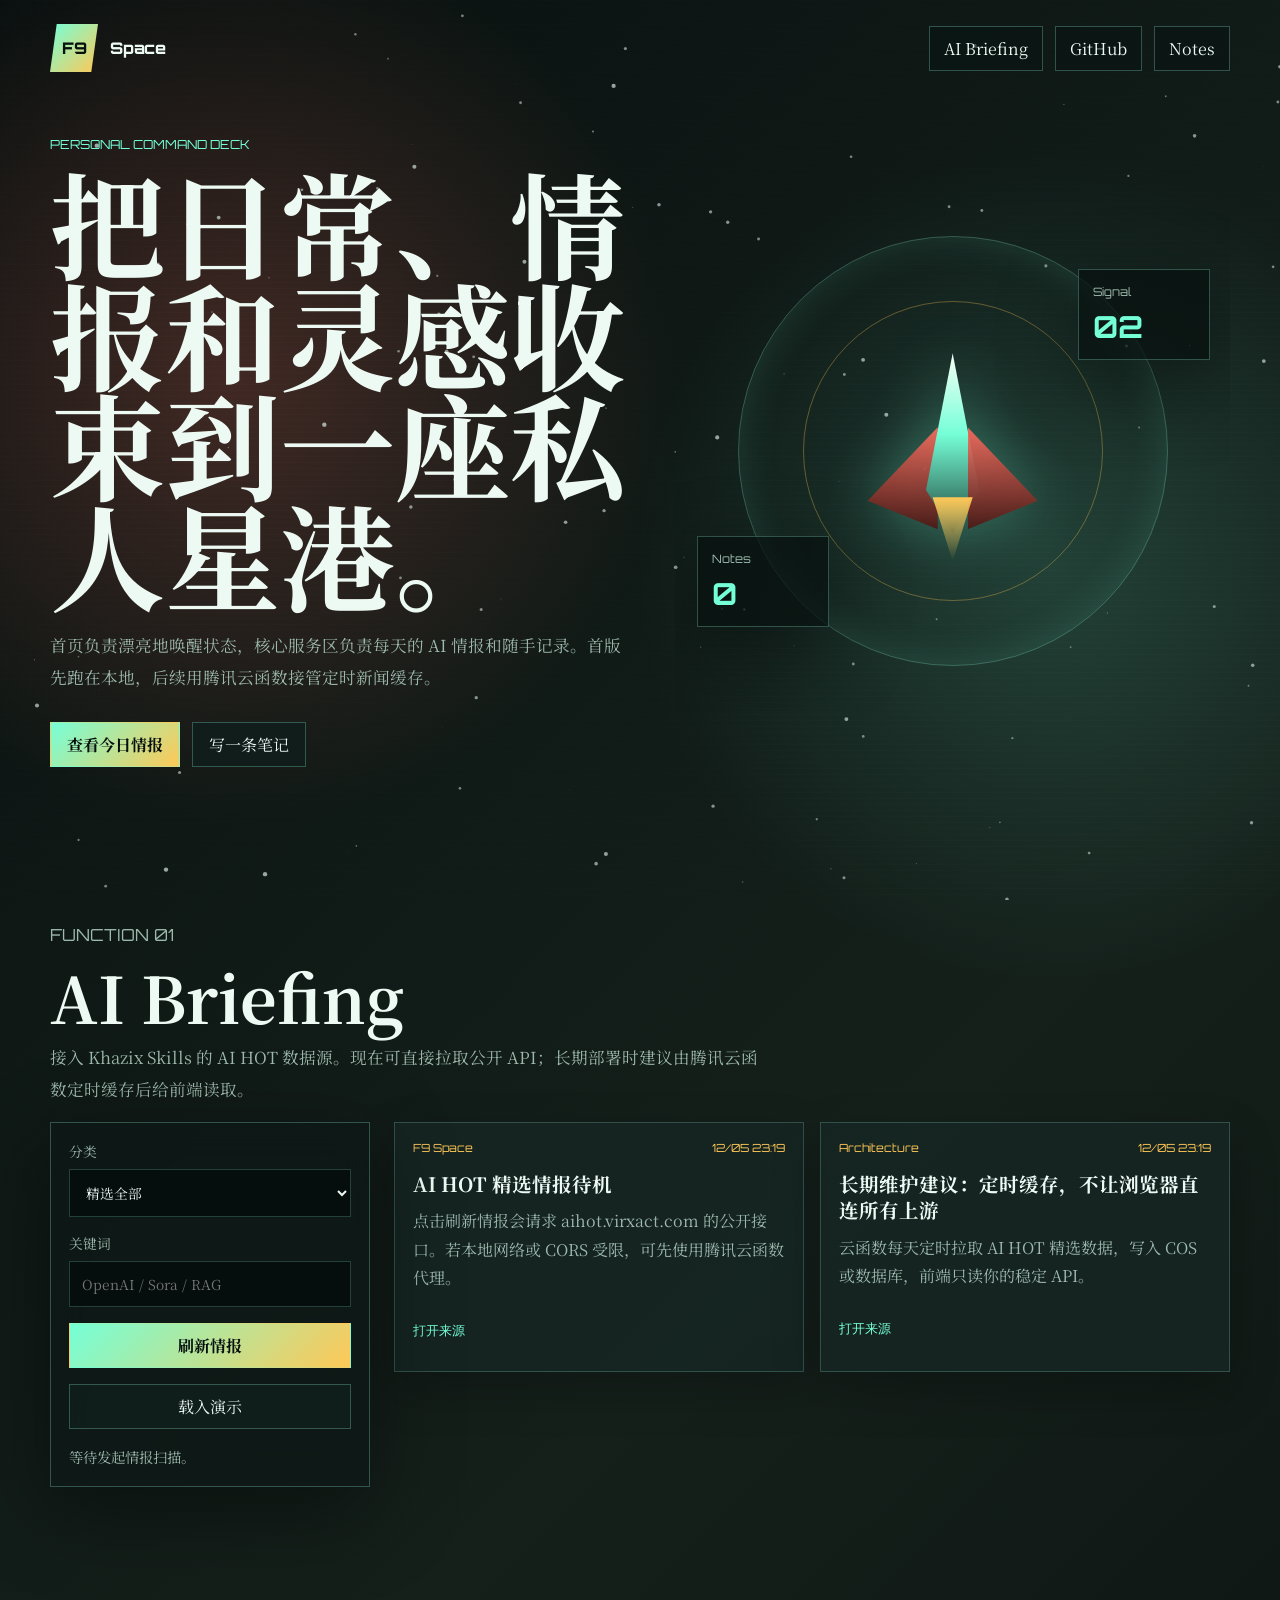
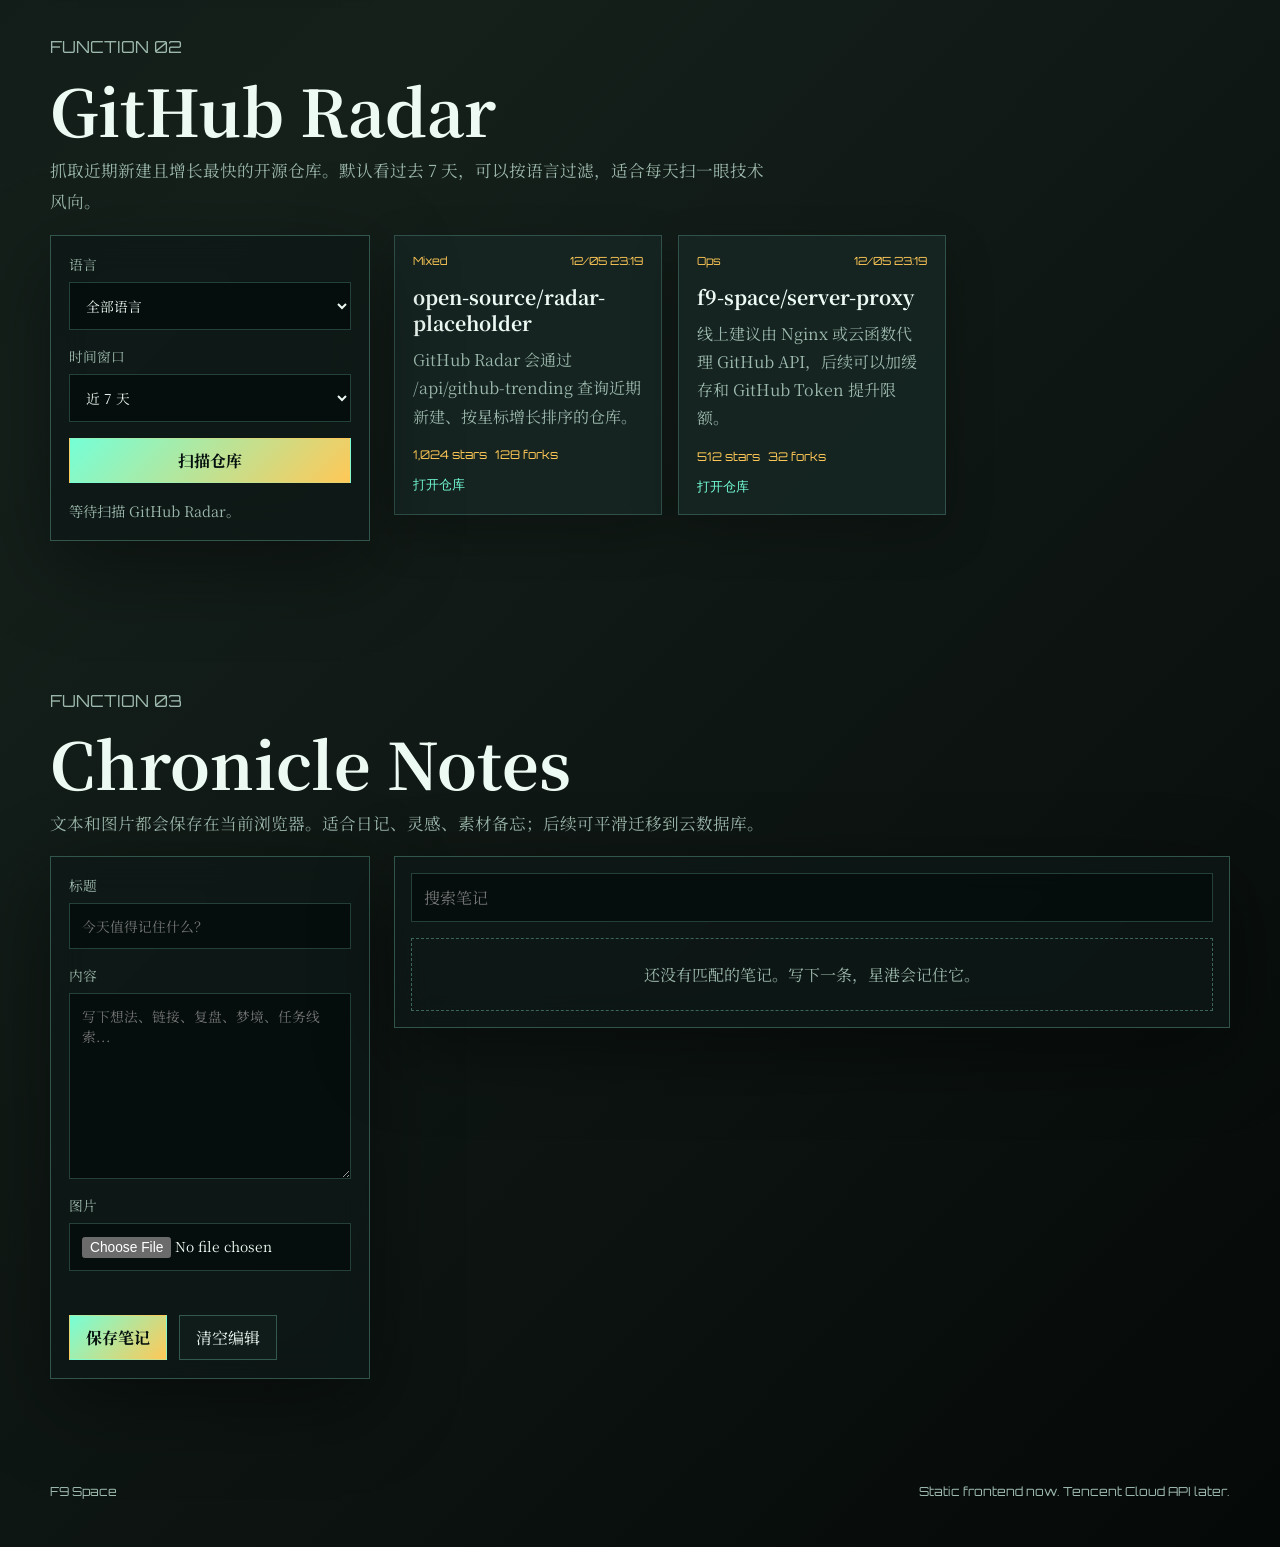
==== index.html @ 5e963ea3 "Version static assets for GitHub radar" ====
<!doctype html>
<html lang="zh-CN">
<head>
  <meta charset="utf-8">
  <meta name="viewport" content="width=device-width, initial-scale=1">
  <title>F9 Space | Personal Command Deck</title>
  <link rel="preconnect" href="https://fonts.googleapis.com">
  <link rel="preconnect" href="https://fonts.gstatic.com" crossorigin>
  <link href="https://fonts.googleapis.com/css2?family=Orbitron:wght@500;700;800&family=Noto+Serif+SC:wght@500;700&display=swap" rel="stylesheet">
  <link rel="stylesheet" href="assets/styles.css?v=20260526-github-radar">
</head>
<body>
  <canvas id="starfield" aria-hidden="true"></canvas>
  <div class="scanline" aria-hidden="true"></div>

  <header class="shell hero">
    <nav class="topbar" aria-label="Primary">
      <a class="brand" href="#home" aria-label="F9 Space home">
        <span class="brand-mark">F9</span>
        <span>Space</span>
      </a>
      <div class="nav-links">
        <a href="#briefing">AI Briefing</a>
        <a href="#github">GitHub</a>
        <a href="#notes">Notes</a>
      </div>
    </nav>

    <section id="home" class="hero-grid">
      <div class="hero-copy">
        <p class="eyebrow">Personal command deck</p>
        <h1>把日常、情报和灵感收束到一座私人星港。</h1>
        <p class="hero-text">
          首页负责漂亮地唤醒状态，核心服务区负责每天的 AI 情报和随手记录。首版先跑在本地，后续用腾讯云函数接管定时新闻缓存。
        </p>
        <div class="hero-actions">
          <a class="primary-action" href="#briefing">查看今日情报</a>
          <a class="secondary-action" href="#notes">写一条笔记</a>
        </div>
      </div>

      <div class="ship-panel" aria-label="Animated ship status">
        <div class="orbit-ring ring-one"></div>
        <div class="orbit-ring ring-two"></div>
        <div class="core-ship">
          <span class="ship-wing left"></span>
          <span class="ship-body"></span>
          <span class="ship-wing right"></span>
          <span class="ship-flame"></span>
        </div>
        <div class="hud-card hud-one">
          <span>Signal</span>
          <strong id="signalCount">--</strong>
        </div>
        <div class="hud-card hud-two">
          <span>Notes</span>
          <strong id="noteCount">0</strong>
        </div>
      </div>
    </section>
  </header>

  <main>
    <section id="briefing" class="shell command-section">
      <div class="section-heading">
        <p class="eyebrow">Function 01</p>
        <h2>AI Briefing</h2>
        <p>接入 Khazix Skills 的 AI HOT 数据源。现在可直接拉取公开 API；长期部署时建议由腾讯云函数定时缓存后给前端读取。</p>
      </div>

      <div class="briefing-layout">
        <form class="control-panel" id="newsForm">
          <label>
            <span>分类</span>
            <select id="newsCategory">
              <option value="all">精选全部</option>
              <option value="ai-models">模型发布</option>
              <option value="ai-products">产品更新</option>
              <option value="industry">行业动态</option>
              <option value="paper">论文研究</option>
              <option value="tip">技巧观点</option>
            </select>
          </label>
          <label>
            <span>关键词</span>
            <input id="newsQuery" type="search" placeholder="OpenAI / Sora / RAG">
          </label>
          <button type="submit">刷新情报</button>
          <button type="button" id="useDemoNews">载入演示</button>
          <p id="newsStatus" class="status-text">等待发起情报扫描。</p>
        </form>

        <div class="news-grid" id="newsGrid" aria-live="polite"></div>
      </div>
    </section>

    <section id="github" class="shell command-section">
      <div class="section-heading">
        <p class="eyebrow">Function 02</p>
        <h2>GitHub Radar</h2>
        <p>抓取近期新建且增长最快的开源仓库。默认看过去 7 天，可以按语言过滤，适合每天扫一眼技术风向。</p>
      </div>

      <div class="briefing-layout">
        <form class="control-panel" id="githubForm">
          <label>
            <span>语言</span>
            <select id="githubLanguage">
              <option value="all">全部语言</option>
              <option value="JavaScript">JavaScript</option>
              <option value="TypeScript">TypeScript</option>
              <option value="Python">Python</option>
              <option value="Go">Go</option>
              <option value="Rust">Rust</option>
              <option value="C++">C++</option>
            </select>
          </label>
          <label>
            <span>时间窗口</span>
            <select id="githubDays">
              <option value="7">近 7 天</option>
              <option value="3">近 3 天</option>
              <option value="14">近 14 天</option>
              <option value="30">近 30 天</option>
            </select>
          </label>
          <button type="submit">扫描仓库</button>
          <p id="githubStatus" class="status-text">等待扫描 GitHub Radar。</p>
        </form>

        <div class="repo-grid" id="repoGrid" aria-live="polite"></div>
      </div>
    </section>

    <section id="notes" class="shell command-section notes-section">
      <div class="section-heading">
        <p class="eyebrow">Function 03</p>
        <h2>Chronicle Notes</h2>
        <p>文本和图片都会保存在当前浏览器。适合日记、灵感、素材备忘；后续可平滑迁移到云数据库。</p>
      </div>

      <div class="notes-layout">
        <form class="note-editor" id="noteForm">
          <input type="hidden" id="noteId">
          <label>
            <span>标题</span>
            <input id="noteTitle" type="text" placeholder="今天值得记住什么？" maxlength="80">
          </label>
          <label>
            <span>内容</span>
            <textarea id="noteBody" rows="8" placeholder="写下想法、链接、复盘、梦境、任务线索..."></textarea>
          </label>
          <label>
            <span>图片</span>
            <input id="noteImage" type="file" accept="image/*">
          </label>
          <div class="preview-wrap" id="imagePreviewWrap" hidden>
            <img id="imagePreview" alt="Note image preview">
            <button type="button" id="clearImage">移除图片</button>
          </div>
          <div class="editor-actions">
            <button type="submit">保存笔记</button>
            <button type="button" id="resetNote">清空编辑</button>
          </div>
        </form>

        <div class="note-list-panel">
          <div class="note-search">
            <input id="noteSearch" type="search" placeholder="搜索笔记">
          </div>
          <div id="noteList" class="note-list" aria-live="polite"></div>
        </div>
      </div>
    </section>
  </main>

  <footer class="shell footer">
    <span>F9 Space</span>
    <span>Static frontend now. Tencent Cloud API later.</span>
  </footer>

  <script src="assets/app-core.js?v=20260526-github-radar"></script>
  <script src="assets/main.js?v=20260526-github-radar"></script>
</body>
</html>
---- assets/styles.css ----
:root {
  color-scheme: dark;
  --bg: #08100f;
  --panel: rgba(14, 24, 23, 0.76);
  --panel-strong: rgba(22, 38, 35, 0.94);
  --line: rgba(145, 242, 216, 0.28);
  --text: #edf9f3;
  --muted: #9db9ad;
  --mint: #75ffd7;
  --amber: #ffc857;
  --coral: #ff6f61;
  --ink: #06110f;
  --shadow: 0 24px 80px rgba(0, 0, 0, 0.42);
}

* {
  box-sizing: border-box;
}

[hidden] {
  display: none !important;
}

html {
  scroll-behavior: smooth;
}

body {
  min-height: 100vh;
  margin: 0;
  color: var(--text);
  font-family: "Noto Serif SC", "Microsoft YaHei", serif;
  background:
    radial-gradient(circle at 18% 12%, rgba(255, 111, 97, 0.22), transparent 28rem),
    radial-gradient(circle at 82% 18%, rgba(117, 255, 215, 0.16), transparent 26rem),
    linear-gradient(135deg, #08100f 0%, #15201b 46%, #050908 100%);
}

button,
input,
select,
textarea {
  font: inherit;
}

a {
  color: inherit;
  text-decoration: none;
}

#starfield {
  position: fixed;
  inset: 0;
  z-index: -2;
  width: 100vw;
  height: 100vh;
}

.scanline {
  position: fixed;
  inset: 0;
  z-index: -1;
  pointer-events: none;
  background-image: linear-gradient(rgba(255, 255, 255, 0.035) 1px, transparent 1px);
  background-size: 100% 6px;
  mix-blend-mode: overlay;
}

.shell {
  width: min(1180px, calc(100% - 40px));
  margin: 0 auto;
}

.hero {
  min-height: 92vh;
  display: flex;
  flex-direction: column;
}

.topbar {
  display: flex;
  align-items: center;
  justify-content: space-between;
  padding: 24px 0;
}

.brand {
  display: inline-flex;
  align-items: center;
  gap: 12px;
  font-family: "Orbitron", sans-serif;
  font-weight: 800;
  letter-spacing: 0;
}

.brand-mark {
  display: grid;
  width: 48px;
  height: 48px;
  place-items: center;
  color: var(--ink);
  background: linear-gradient(135deg, var(--mint), var(--amber));
  clip-path: polygon(14% 0, 100% 0, 86% 100%, 0 100%);
}

.nav-links {
  display: flex;
  gap: 12px;
}

.nav-links a {
  border: 1px solid var(--line);
  padding: 10px 14px;
  background: rgba(10, 22, 19, 0.58);
}

.hero-grid {
  flex: 1;
  display: grid;
  grid-template-columns: minmax(0, 1.02fr) minmax(320px, 0.98fr);
  gap: 48px;
  align-items: center;
  padding: 40px 0 80px;
}

.eyebrow {
  margin: 0 0 14px;
  color: var(--mint);
  font-family: "Orbitron", sans-serif;
  font-size: 0.78rem;
  text-transform: uppercase;
}

h1,
h2,
h3,
p {
  margin-top: 0;
}

h1 {
  max-width: 780px;
  margin-bottom: 22px;
  font-size: clamp(3.2rem, 9vw, 7.8rem);
  line-height: 0.96;
  letter-spacing: 0;
}

h2 {
  margin-bottom: 14px;
  font-size: clamp(2.1rem, 5vw, 4.5rem);
  line-height: 1;
}

.hero-text,
.section-heading p {
  max-width: 720px;
  color: var(--muted);
  font-size: 1.04rem;
  line-height: 1.9;
}

.hero-actions,
.editor-actions {
  display: flex;
  flex-wrap: wrap;
  gap: 12px;
  margin-top: 28px;
}

.primary-action,
.secondary-action,
button {
  min-height: 44px;
  border: 1px solid var(--line);
  padding: 10px 16px;
  color: var(--text);
  background: rgba(16, 30, 28, 0.84);
  cursor: pointer;
  transition: transform 160ms ease, border-color 160ms ease, background 160ms ease;
}

.primary-action,
button[type="submit"] {
  color: var(--ink);
  border-color: transparent;
  background: linear-gradient(135deg, var(--mint), var(--amber));
  font-weight: 700;
}

.primary-action:hover,
.secondary-action:hover,
button:hover {
  transform: translateY(-2px);
  border-color: rgba(117, 255, 215, 0.8);
}

.ship-panel {
  position: relative;
  min-height: 520px;
  display: grid;
  place-items: center;
  overflow: hidden;
}

.orbit-ring {
  position: absolute;
  border: 1px solid var(--line);
  border-radius: 50%;
  animation: spin 12s linear infinite;
}

.ring-one {
  width: 430px;
  height: 430px;
  box-shadow: inset 0 0 40px rgba(117, 255, 215, 0.14);
}

.ring-two {
  width: 300px;
  height: 300px;
  border-color: rgba(255, 200, 87, 0.34);
  animation-direction: reverse;
}

.core-ship {
  position: relative;
  width: 170px;
  height: 220px;
  filter: drop-shadow(0 0 30px rgba(117, 255, 215, 0.36));
  animation: float 3.8s ease-in-out infinite;
}

.ship-body {
  position: absolute;
  inset: 12px 48px 28px;
  background: linear-gradient(180deg, #f8fff7, #75ffd7 45%, #1f4037);
  clip-path: polygon(50% 0, 86% 76%, 50% 100%, 14% 76%);
}

.ship-wing {
  position: absolute;
  top: 86px;
  width: 70px;
  height: 102px;
  background: linear-gradient(180deg, var(--coral), #4d1714);
  opacity: 0.9;
}

.ship-wing.left {
  left: 0;
  clip-path: polygon(100% 0, 100% 100%, 0 72%);
}

.ship-wing.right {
  right: 0;
  clip-path: polygon(0 0, 100% 72%, 0 100%);
}

.ship-flame {
  position: absolute;
  left: 65px;
  bottom: 0;
  width: 40px;
  height: 64px;
  background: linear-gradient(180deg, var(--amber), transparent);
  clip-path: polygon(50% 100%, 0 0, 100% 0);
  animation: flame 240ms ease-in-out infinite alternate;
}

.hud-card {
  position: absolute;
  min-width: 132px;
  border: 1px solid var(--line);
  padding: 14px;
  background: rgba(8, 16, 15, 0.72);
  box-shadow: var(--shadow);
}

.hud-card span {
  display: block;
  color: var(--muted);
  font-family: "Orbitron", sans-serif;
  font-size: 0.72rem;
}

.hud-card strong {
  display: block;
  margin-top: 8px;
  color: var(--mint);
  font-family: "Orbitron", sans-serif;
  font-size: 1.9rem;
}

.hud-one {
  top: 78px;
  right: 20px;
}

.hud-two {
  bottom: 84px;
  left: 22px;
}

.command-section {
  padding: 72px 0;
}

.briefing-layout,
.notes-layout {
  display: grid;
  grid-template-columns: 320px minmax(0, 1fr);
  gap: 24px;
  align-items: start;
}

.control-panel,
.note-editor,
.note-list-panel {
  border: 1px solid var(--line);
  background: var(--panel);
  box-shadow: var(--shadow);
  backdrop-filter: blur(18px);
}

.control-panel,
.note-editor {
  position: sticky;
  top: 18px;
  display: grid;
  gap: 16px;
  padding: 18px;
}

label {
  display: grid;
  gap: 8px;
  color: var(--muted);
  font-size: 0.86rem;
}

input,
select,
textarea {
  width: 100%;
  border: 1px solid rgba(145, 242, 216, 0.22);
  color: var(--text);
  background: rgba(5, 12, 11, 0.78);
  padding: 12px;
  outline: none;
}

textarea {
  resize: vertical;
}

input:focus,
select:focus,
textarea:focus {
  border-color: var(--mint);
}

.status-text {
  margin: 0;
  color: var(--muted);
  font-size: 0.9rem;
  line-height: 1.6;
}

.news-grid {
  display: grid;
  grid-template-columns: repeat(2, minmax(0, 1fr));
  gap: 16px;
}

.repo-grid {
  display: grid;
  grid-template-columns: repeat(3, minmax(0, 1fr));
  gap: 16px;
}

.news-card,
.repo-card,
.note-card {
  border: 1px solid rgba(145, 242, 216, 0.22);
  background: var(--panel-strong);
  box-shadow: 0 18px 44px rgba(0, 0, 0, 0.24);
}

.news-card,
.repo-card {
  min-height: 250px;
  padding: 18px;
}

.card-meta {
  display: flex;
  justify-content: space-between;
  gap: 12px;
  color: var(--amber);
  font-family: "Orbitron", sans-serif;
  font-size: 0.7rem;
}

.news-card h3,
.repo-card h3,
.note-card h3 {
  margin: 16px 0 10px;
  font-size: 1.22rem;
  line-height: 1.35;
}

.news-card p,
.repo-card p,
.note-card p {
  color: var(--muted);
  line-height: 1.76;
}

.news-card a,
.repo-card a {
  display: inline-block;
  margin-top: 14px;
  color: var(--mint);
  font-family: "Orbitron", sans-serif;
  font-size: 0.82rem;
}

.repo-stats {
  display: flex;
  flex-wrap: wrap;
  gap: 8px;
  margin-top: 14px;
  color: var(--amber);
  font-family: "Orbitron", sans-serif;
  font-size: 0.75rem;
}

.preview-wrap {
  display: grid;
  gap: 10px;
}

.preview-wrap img,
.note-card img {
  width: 100%;
  max-height: 240px;
  object-fit: cover;
}

.note-list-panel {
  padding: 16px;
}

.note-search {
  margin-bottom: 16px;
}

.note-list {
  display: grid;
  gap: 14px;
}

.note-card {
  display: grid;
  grid-template-columns: minmax(0, 1fr);
  gap: 16px;
  padding: 22px;
}

.note-card > div {
  min-width: 0;
}

.note-card time {
  color: var(--amber);
  font-family: "Orbitron", sans-serif;
  font-size: 0.7rem;
}

.note-card p {
  max-width: 68ch;
  margin-bottom: 18px;
  overflow-wrap: anywhere;
  white-space: pre-wrap;
  word-break: normal;
}

.note-actions {
  display: flex;
  gap: 10px;
}

.note-actions button {
  min-height: 36px;
  padding: 7px 11px;
  font-size: 0.86rem;
}

.empty-state {
  border: 1px dashed rgba(145, 242, 216, 0.36);
  padding: 24px;
  color: var(--muted);
  text-align: center;
}

.footer {
  display: flex;
  justify-content: space-between;
  gap: 16px;
  padding: 32px 0 48px;
  color: var(--muted);
  font-family: "Orbitron", sans-serif;
  font-size: 0.78rem;
}

@keyframes spin {
  to {
    transform: rotate(360deg);
  }
}

@keyframes float {
  50% {
    transform: translateY(-14px);
  }
}

@keyframes flame {
  to {
    height: 78px;
    opacity: 0.58;
  }
}

@media (max-width: 900px) {
  .shell {
    width: min(100% - 28px, 760px);
  }

  .hero-grid,
  .briefing-layout,
  .notes-layout {
    grid-template-columns: 1fr;
  }

  .ship-panel {
    min-height: 430px;
  }

  .control-panel,
  .note-editor {
    position: static;
  }

  .news-grid,
  .repo-grid {
    grid-template-columns: 1fr;
  }
}

@media (max-width: 620px) {
  .topbar,
  .footer {
    align-items: flex-start;
    flex-direction: column;
  }

  .nav-links {
    width: 100%;
  }

  .nav-links a {
    flex: 1;
    text-align: center;
  }

  .note-card {
    grid-template-columns: 1fr;
  }

  .ring-one {
    width: 330px;
    height: 330px;
  }

  .ring-two {
    width: 230px;
    height: 230px;
  }
}
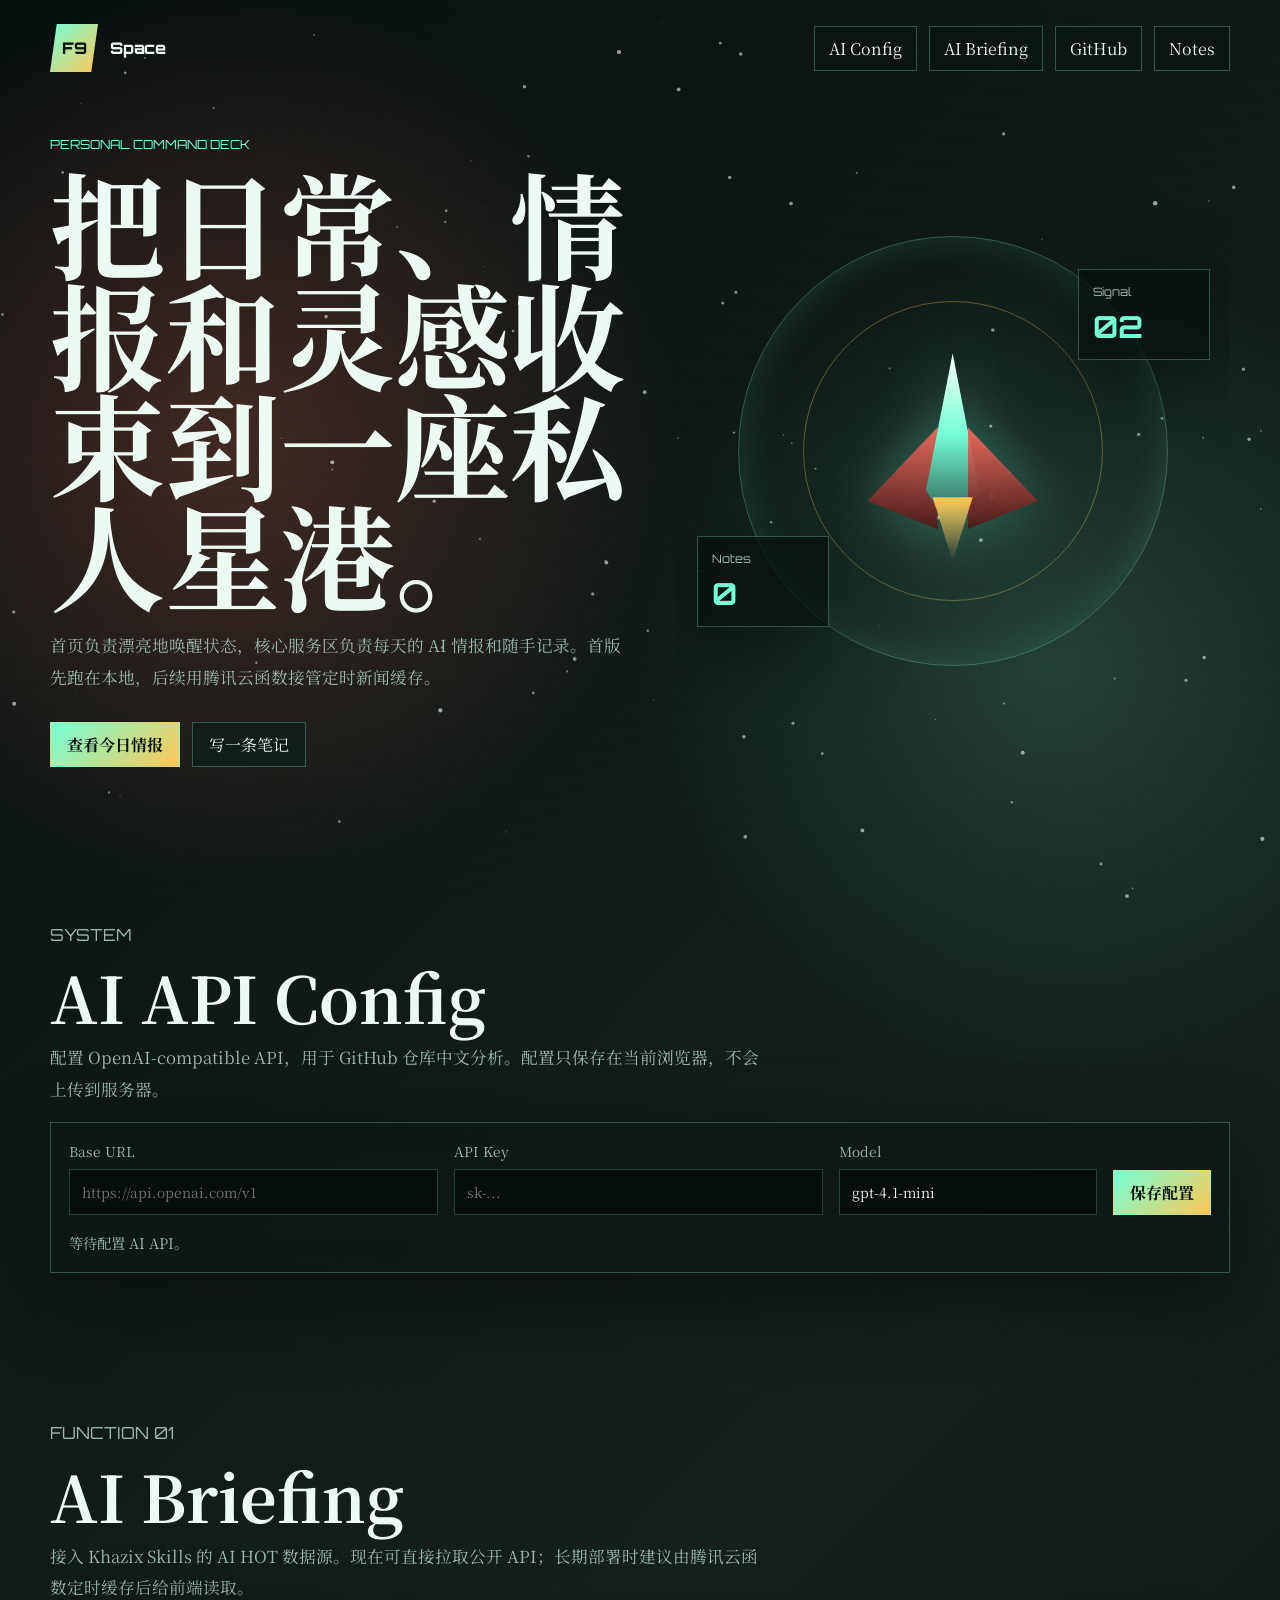
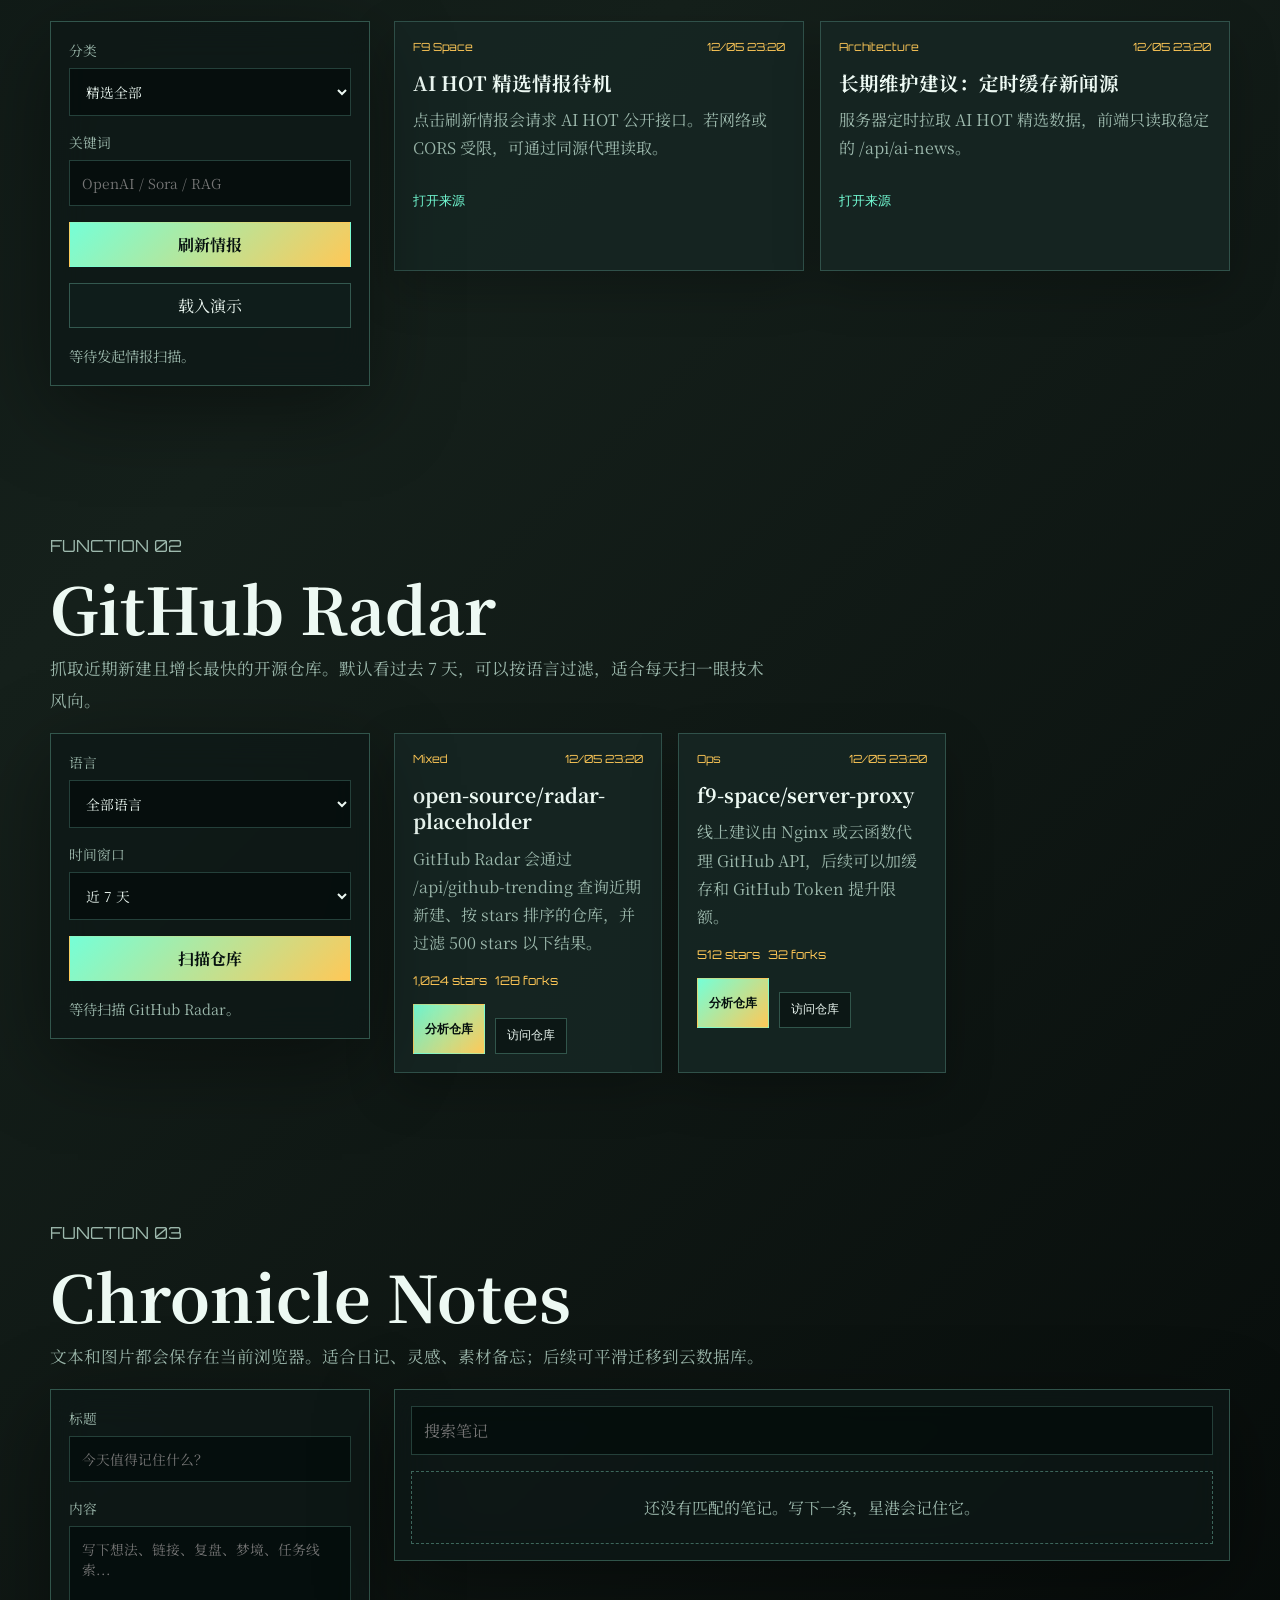
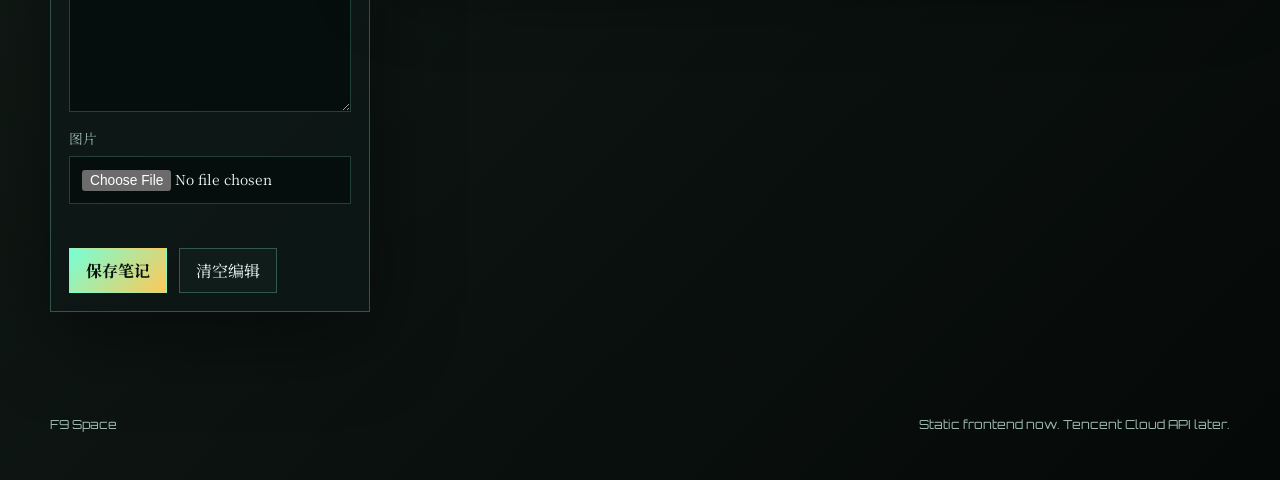
==== commit 7a7452a7: "Add AI config and repo analysis" ====
--- a/index.html
+++ b/index.html
@@ -20,6 +20,7 @@
         <span>Space</span>
       </a>
       <div class="nav-links">
+        <a href="#ai-config">AI Config</a>
         <a href="#briefing">AI Briefing</a>
         <a href="#github">GitHub</a>
         <a href="#notes">Notes</a>
@@ -61,6 +62,31 @@
   </header>
 
   <main>
+    <section id="ai-config" class="shell command-section">
+      <div class="section-heading">
+        <p class="eyebrow">System</p>
+        <h2>AI API Config</h2>
+        <p>配置 OpenAI-compatible API，用于 GitHub 仓库中文分析。配置只保存在当前浏览器，不会上传到服务器。</p>
+      </div>
+
+      <form class="ai-config-panel" id="aiConfigForm">
+        <label>
+          <span>Base URL</span>
+          <input id="aiBaseUrl" type="url" placeholder="https://api.openai.com/v1">
+        </label>
+        <label>
+          <span>API Key</span>
+          <input id="aiApiKey" type="password" placeholder="sk-...">
+        </label>
+        <label>
+          <span>Model</span>
+          <input id="aiModel" type="text" placeholder="gpt-4.1-mini">
+        </label>
+        <button type="submit">保存配置</button>
+        <p id="aiConfigStatus" class="status-text">等待配置 AI API。</p>
+      </form>
+    </section>
+
     <section id="briefing" class="shell command-section">
       <div class="section-heading">
         <p class="eyebrow">Function 01</p>
@@ -179,7 +205,23 @@
     <span>Static frontend now. Tencent Cloud API later.</span>
   </footer>
 
-  <script src="assets/app-core.js?v=20260526-github-radar"></script>
-  <script src="assets/main.js?v=20260526-github-radar"></script>
+  <dialog class="analysis-dialog" id="analysisDialog">
+    <div class="dialog-shell">
+      <div class="dialog-head">
+        <div>
+          <p class="eyebrow">Repository analysis</p>
+          <h3 id="analysisTitle">仓库分析</h3>
+        </div>
+        <button type="button" id="closeAnalysis">关闭</button>
+      </div>
+      <div class="analysis-body" id="analysisBody"></div>
+      <div class="dialog-actions">
+        <a id="analysisRepoLink" href="#" target="_blank" rel="noreferrer">访问仓库</a>
+      </div>
+    </div>
+  </dialog>
+
+  <script src="assets/app-core.js?v=20260526-ai-config"></script>
+  <script src="assets/main.js?v=20260526-ai-config"></script>
 </body>
 </html>
--- a/assets/styles.css
+++ b/assets/styles.css
@@ -315,6 +315,7 @@
 }
 
 .control-panel,
+.ai-config-panel,
 .note-editor,
 .note-list-panel {
   border: 1px solid var(--line);
@@ -324,12 +325,23 @@
 }
 
 .control-panel,
+.ai-config-panel,
 .note-editor {
   position: sticky;
   top: 18px;
   display: grid;
   gap: 16px;
   padding: 18px;
+}
+
+.ai-config-panel {
+  position: static;
+  grid-template-columns: minmax(180px, 1fr) minmax(180px, 1fr) minmax(160px, 0.7fr) auto;
+  align-items: end;
+}
+
+.ai-config-panel .status-text {
+  grid-column: 1 / -1;
 }
 
 label {
@@ -390,7 +402,10 @@
 .news-card,
 .repo-card {
   min-height: 250px;
+  max-height: 360px;
+  overflow-y: auto;
   padding: 18px;
+  scrollbar-color: rgba(117, 255, 215, 0.5) rgba(5, 12, 11, 0.5);
 }
 
 .card-meta {
@@ -436,6 +451,73 @@
   font-size: 0.75rem;
 }
 
+.repo-actions,
+.dialog-actions {
+  display: flex;
+  flex-wrap: wrap;
+  gap: 10px;
+  margin-top: 16px;
+}
+
+.repo-actions button,
+.repo-actions a,
+.dialog-actions a {
+  min-height: 36px;
+  border: 1px solid var(--line);
+  padding: 8px 11px;
+  color: var(--text);
+  background: rgba(5, 12, 11, 0.5);
+  font-family: "Orbitron", sans-serif;
+  font-size: 0.76rem;
+}
+
+.repo-actions button {
+  color: var(--ink);
+  border-color: transparent;
+  background: linear-gradient(135deg, var(--mint), var(--amber));
+  font-weight: 700;
+}
+
+.analysis-dialog {
+  width: min(760px, calc(100% - 28px));
+  border: 1px solid var(--line);
+  color: var(--text);
+  background: rgba(8, 16, 15, 0.96);
+  box-shadow: var(--shadow);
+  padding: 0;
+}
+
+.analysis-dialog::backdrop {
+  background: rgba(0, 0, 0, 0.68);
+  backdrop-filter: blur(5px);
+}
+
+.dialog-shell {
+  padding: 22px;
+}
+
+.dialog-head {
+  display: flex;
+  justify-content: space-between;
+  gap: 18px;
+  align-items: flex-start;
+}
+
+.dialog-head h3 {
+  margin: 0;
+}
+
+.analysis-body {
+  max-height: 52vh;
+  overflow-y: auto;
+  margin-top: 18px;
+  border: 1px solid rgba(145, 242, 216, 0.18);
+  padding: 16px;
+  color: var(--muted);
+  line-height: 1.85;
+  white-space: pre-wrap;
+}
+
 .preview-wrap {
   display: grid;
   gap: 10px;
@@ -549,8 +631,13 @@
   }
 
   .control-panel,
+  .ai-config-panel,
   .note-editor {
     position: static;
+  }
+
+  .ai-config-panel {
+    grid-template-columns: 1fr;
   }
 
   .news-grid,
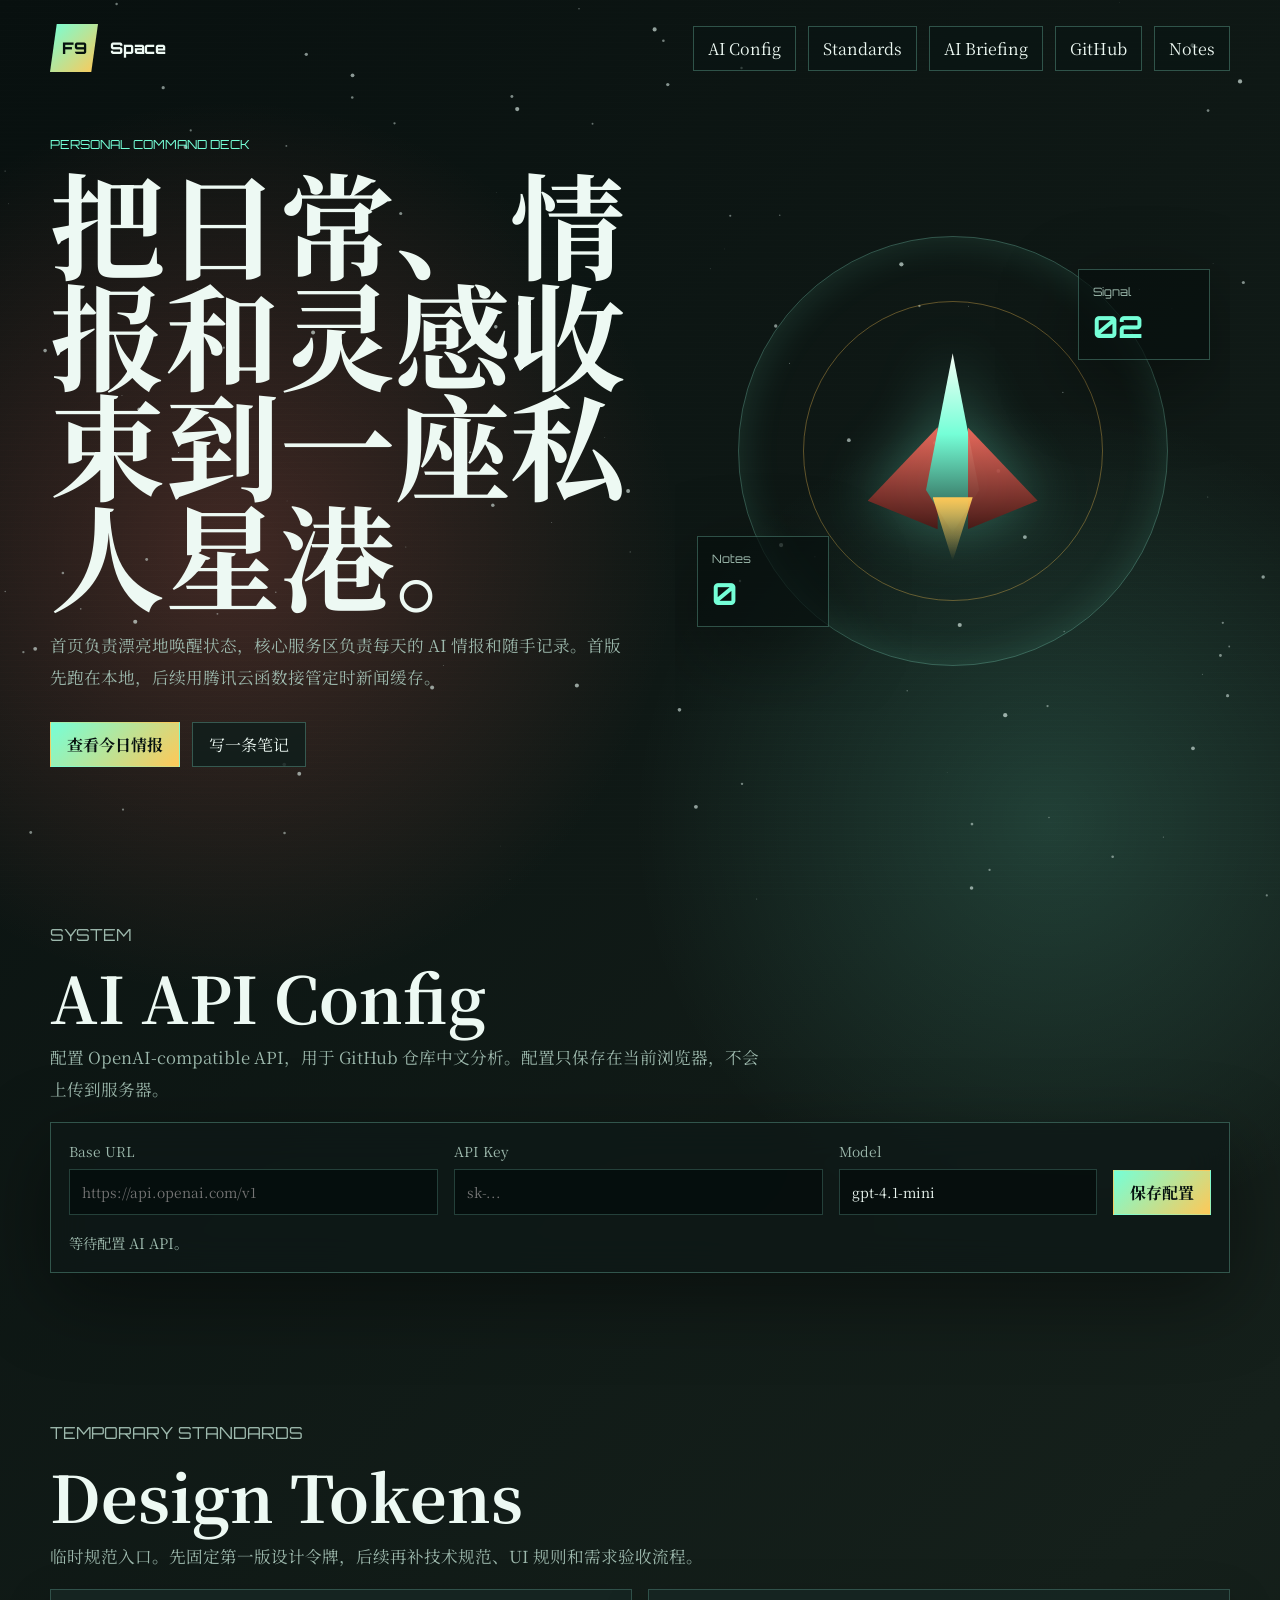
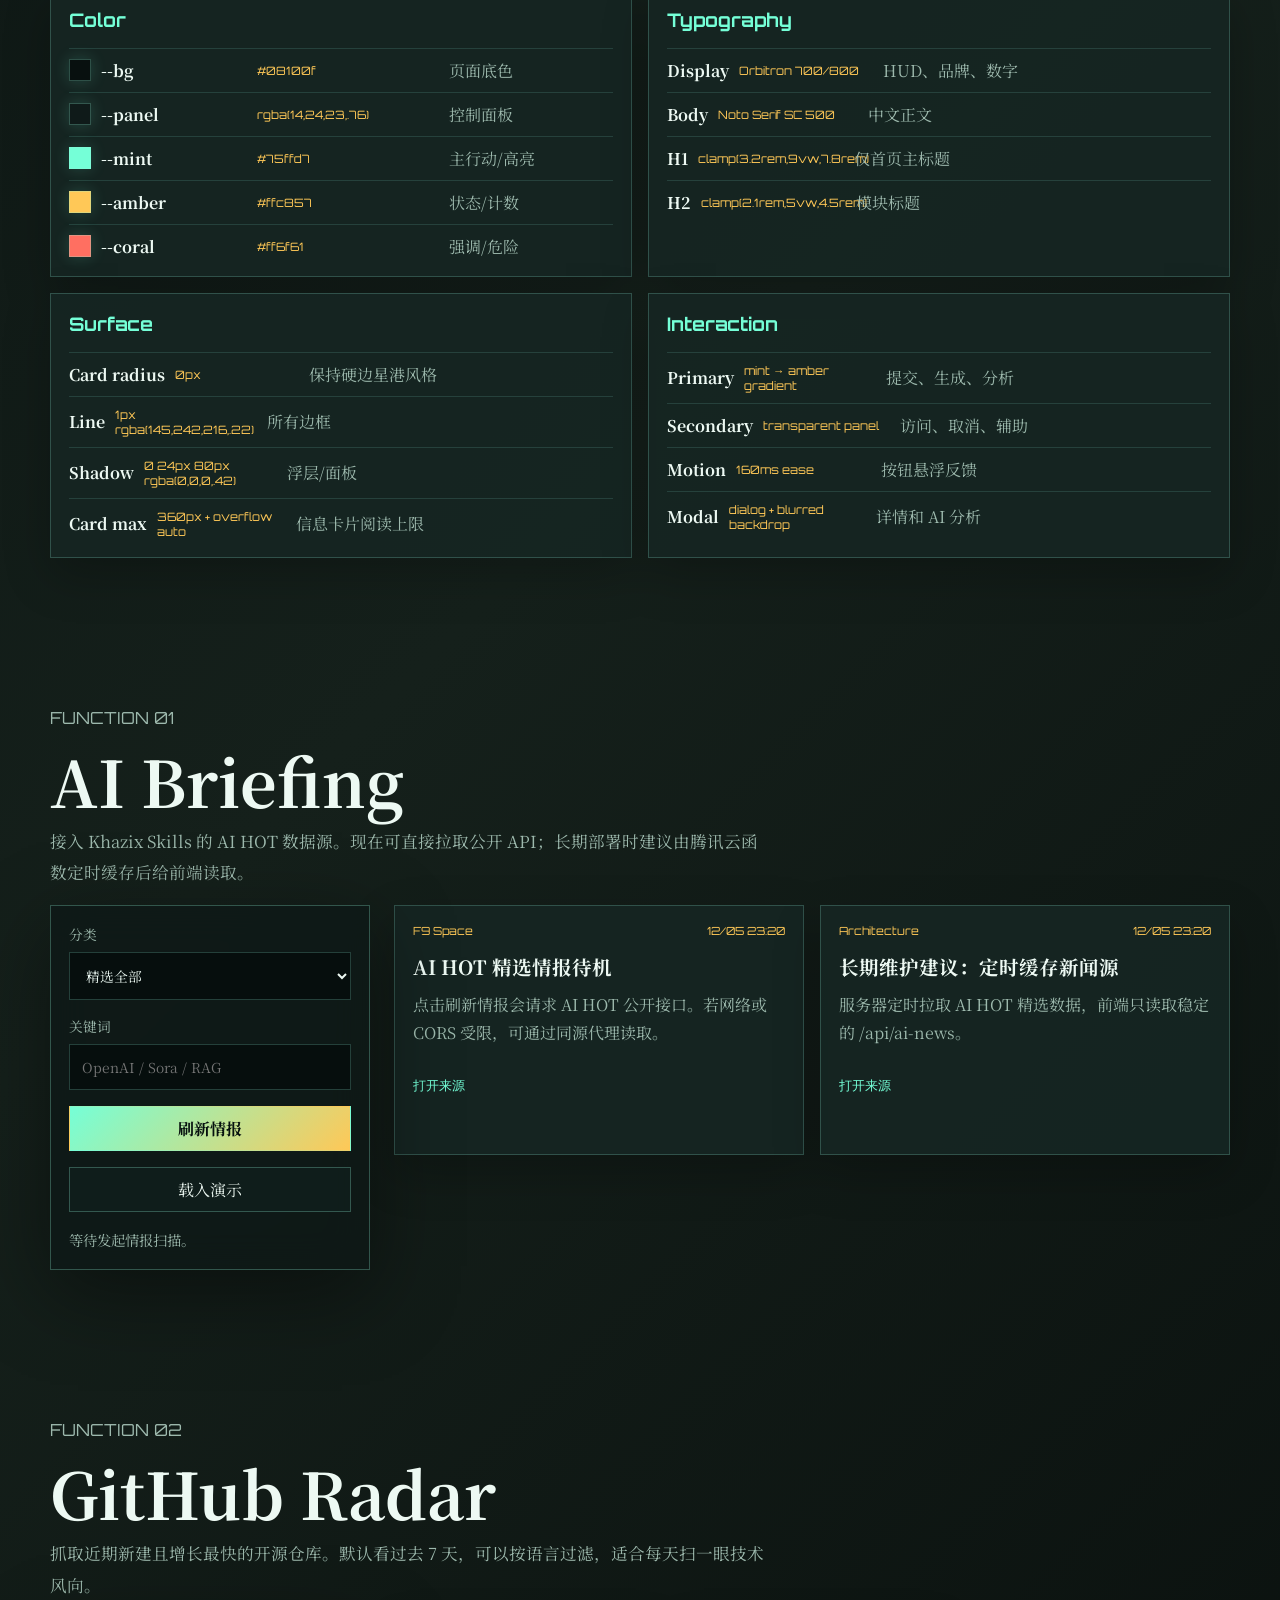
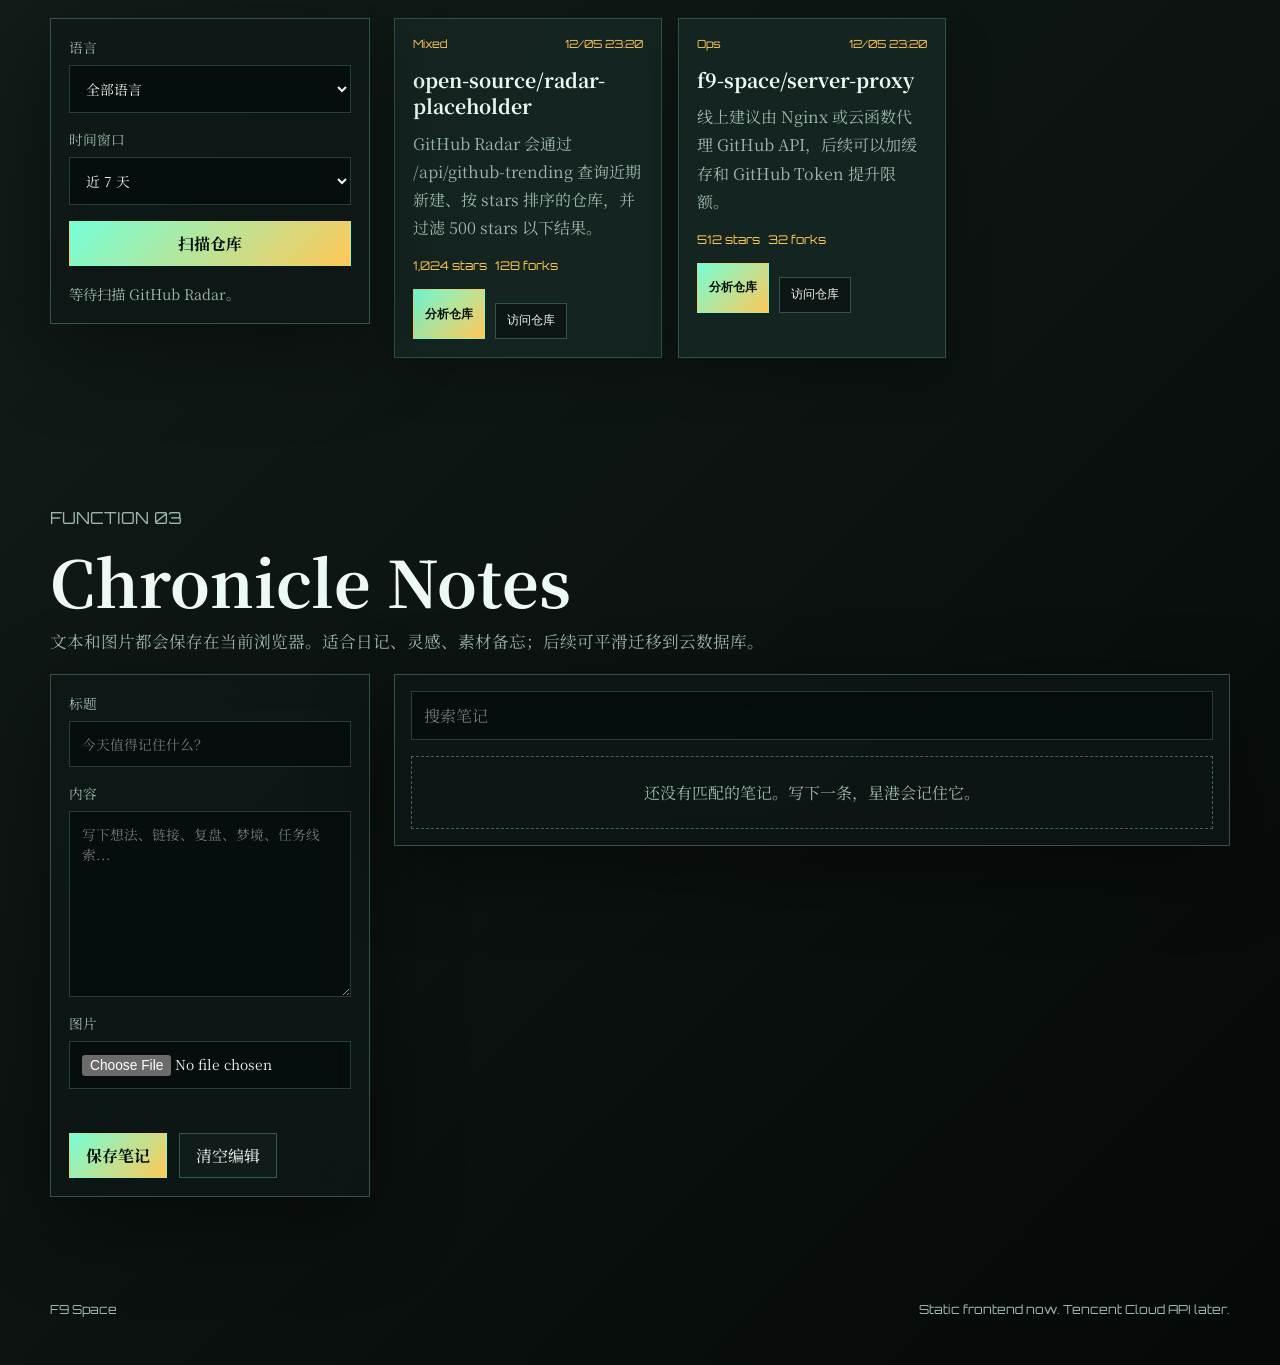
==== commit 2f91f8e1: "Add temporary standards and design tokens" ====
--- a/index.html
+++ b/index.html
@@ -21,6 +21,7 @@
       </a>
       <div class="nav-links">
         <a href="#ai-config">AI Config</a>
+        <a href="#standards">Standards</a>
         <a href="#briefing">AI Briefing</a>
         <a href="#github">GitHub</a>
         <a href="#notes">Notes</a>
@@ -87,6 +88,57 @@
       </form>
     </section>
 
+    <section id="standards" class="shell command-section standards-section">
+      <div class="section-heading">
+        <p class="eyebrow">Temporary standards</p>
+        <h2>Design Tokens</h2>
+        <p>临时规范入口。先固定第一版设计令牌，后续再补技术规范、UI 规则和需求验收流程。</p>
+      </div>
+
+      <div class="token-layout">
+        <article class="token-panel">
+          <h3>Color</h3>
+          <div class="token-list">
+            <div class="token-row"><span class="swatch bg"></span><strong>--bg</strong><code>#08100f</code><em>页面底色</em></div>
+            <div class="token-row"><span class="swatch panel"></span><strong>--panel</strong><code>rgba(14,24,23,.76)</code><em>控制面板</em></div>
+            <div class="token-row"><span class="swatch mint"></span><strong>--mint</strong><code>#75ffd7</code><em>主行动/高亮</em></div>
+            <div class="token-row"><span class="swatch amber"></span><strong>--amber</strong><code>#ffc857</code><em>状态/计数</em></div>
+            <div class="token-row"><span class="swatch coral"></span><strong>--coral</strong><code>#ff6f61</code><em>强调/危险</em></div>
+          </div>
+        </article>
+
+        <article class="token-panel">
+          <h3>Typography</h3>
+          <div class="token-list">
+            <div class="token-row"><strong>Display</strong><code>Orbitron 700/800</code><em>HUD、品牌、数字</em></div>
+            <div class="token-row"><strong>Body</strong><code>Noto Serif SC 500</code><em>中文正文</em></div>
+            <div class="token-row"><strong>H1</strong><code>clamp(3.2rem,9vw,7.8rem)</code><em>仅首页主标题</em></div>
+            <div class="token-row"><strong>H2</strong><code>clamp(2.1rem,5vw,4.5rem)</code><em>模块标题</em></div>
+          </div>
+        </article>
+
+        <article class="token-panel">
+          <h3>Surface</h3>
+          <div class="token-list">
+            <div class="token-row"><strong>Card radius</strong><code>0px</code><em>保持硬边星港风格</em></div>
+            <div class="token-row"><strong>Line</strong><code>1px rgba(145,242,216,.22)</code><em>所有边框</em></div>
+            <div class="token-row"><strong>Shadow</strong><code>0 24px 80px rgba(0,0,0,.42)</code><em>浮层/面板</em></div>
+            <div class="token-row"><strong>Card max</strong><code>360px + overflow auto</code><em>信息卡片阅读上限</em></div>
+          </div>
+        </article>
+
+        <article class="token-panel">
+          <h3>Interaction</h3>
+          <div class="token-list">
+            <div class="token-row"><strong>Primary</strong><code>mint → amber gradient</code><em>提交、生成、分析</em></div>
+            <div class="token-row"><strong>Secondary</strong><code>transparent panel</code><em>访问、取消、辅助</em></div>
+            <div class="token-row"><strong>Motion</strong><code>160ms ease</code><em>按钮悬浮反馈</em></div>
+            <div class="token-row"><strong>Modal</strong><code>dialog + blurred backdrop</code><em>详情和 AI 分析</em></div>
+          </div>
+        </article>
+      </div>
+    </section>
+
     <section id="briefing" class="shell command-section">
       <div class="section-heading">
         <p class="eyebrow">Function 01</p>
--- a/assets/styles.css
+++ b/assets/styles.css
@@ -391,6 +391,68 @@
   gap: 16px;
 }
 
+.token-layout {
+  display: grid;
+  grid-template-columns: repeat(2, minmax(0, 1fr));
+  gap: 16px;
+}
+
+.token-panel {
+  border: 1px solid rgba(145, 242, 216, 0.22);
+  background: var(--panel-strong);
+  box-shadow: 0 18px 44px rgba(0, 0, 0, 0.24);
+  padding: 18px;
+}
+
+.token-panel h3 {
+  margin-bottom: 16px;
+  color: var(--mint);
+  font-family: "Orbitron", sans-serif;
+}
+
+.token-list {
+  display: grid;
+  gap: 10px;
+}
+
+.token-row {
+  display: grid;
+  grid-template-columns: auto minmax(110px, 0.8fr) minmax(150px, 1fr) minmax(120px, 0.9fr);
+  gap: 10px;
+  align-items: center;
+  border-top: 1px solid rgba(145, 242, 216, 0.14);
+  padding-top: 10px;
+  color: var(--muted);
+}
+
+.token-row strong {
+  color: var(--text);
+}
+
+.token-row code {
+  color: var(--amber);
+  font-family: "Orbitron", sans-serif;
+  font-size: 0.72rem;
+  white-space: normal;
+}
+
+.token-row em {
+  font-style: normal;
+}
+
+.swatch {
+  width: 22px;
+  height: 22px;
+  border: 1px solid var(--line);
+  box-shadow: 0 0 16px rgba(117, 255, 215, 0.18);
+}
+
+.swatch.bg { background: var(--bg); }
+.swatch.panel { background: var(--panel); }
+.swatch.mint { background: var(--mint); }
+.swatch.amber { background: var(--amber); }
+.swatch.coral { background: var(--coral); }
+
 .news-card,
 .repo-card,
 .note-card {
@@ -641,8 +703,18 @@
   }
 
   .news-grid,
-  .repo-grid {
+  .repo-grid,
+  .token-layout {
     grid-template-columns: 1fr;
+  }
+
+  .token-row {
+    grid-template-columns: auto 1fr;
+  }
+
+  .token-row code,
+  .token-row em {
+    grid-column: 2;
   }
 }
 
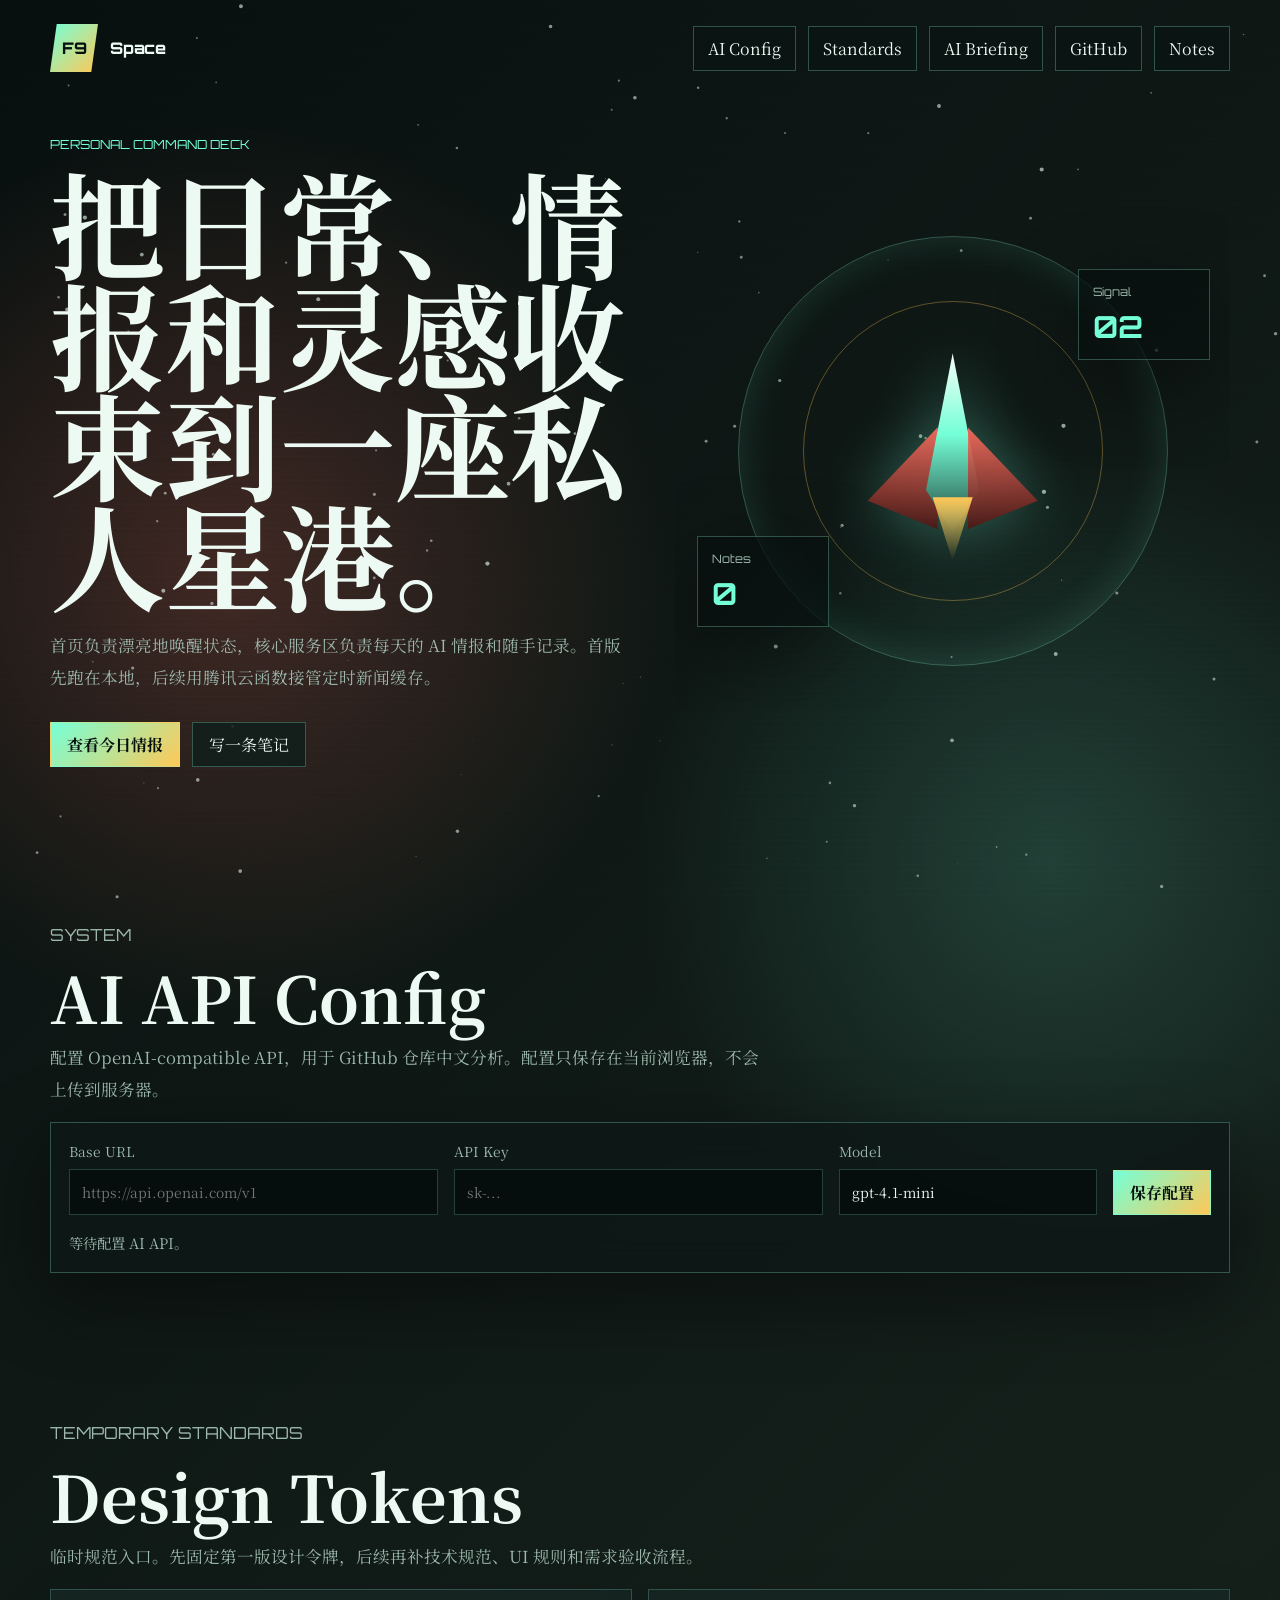
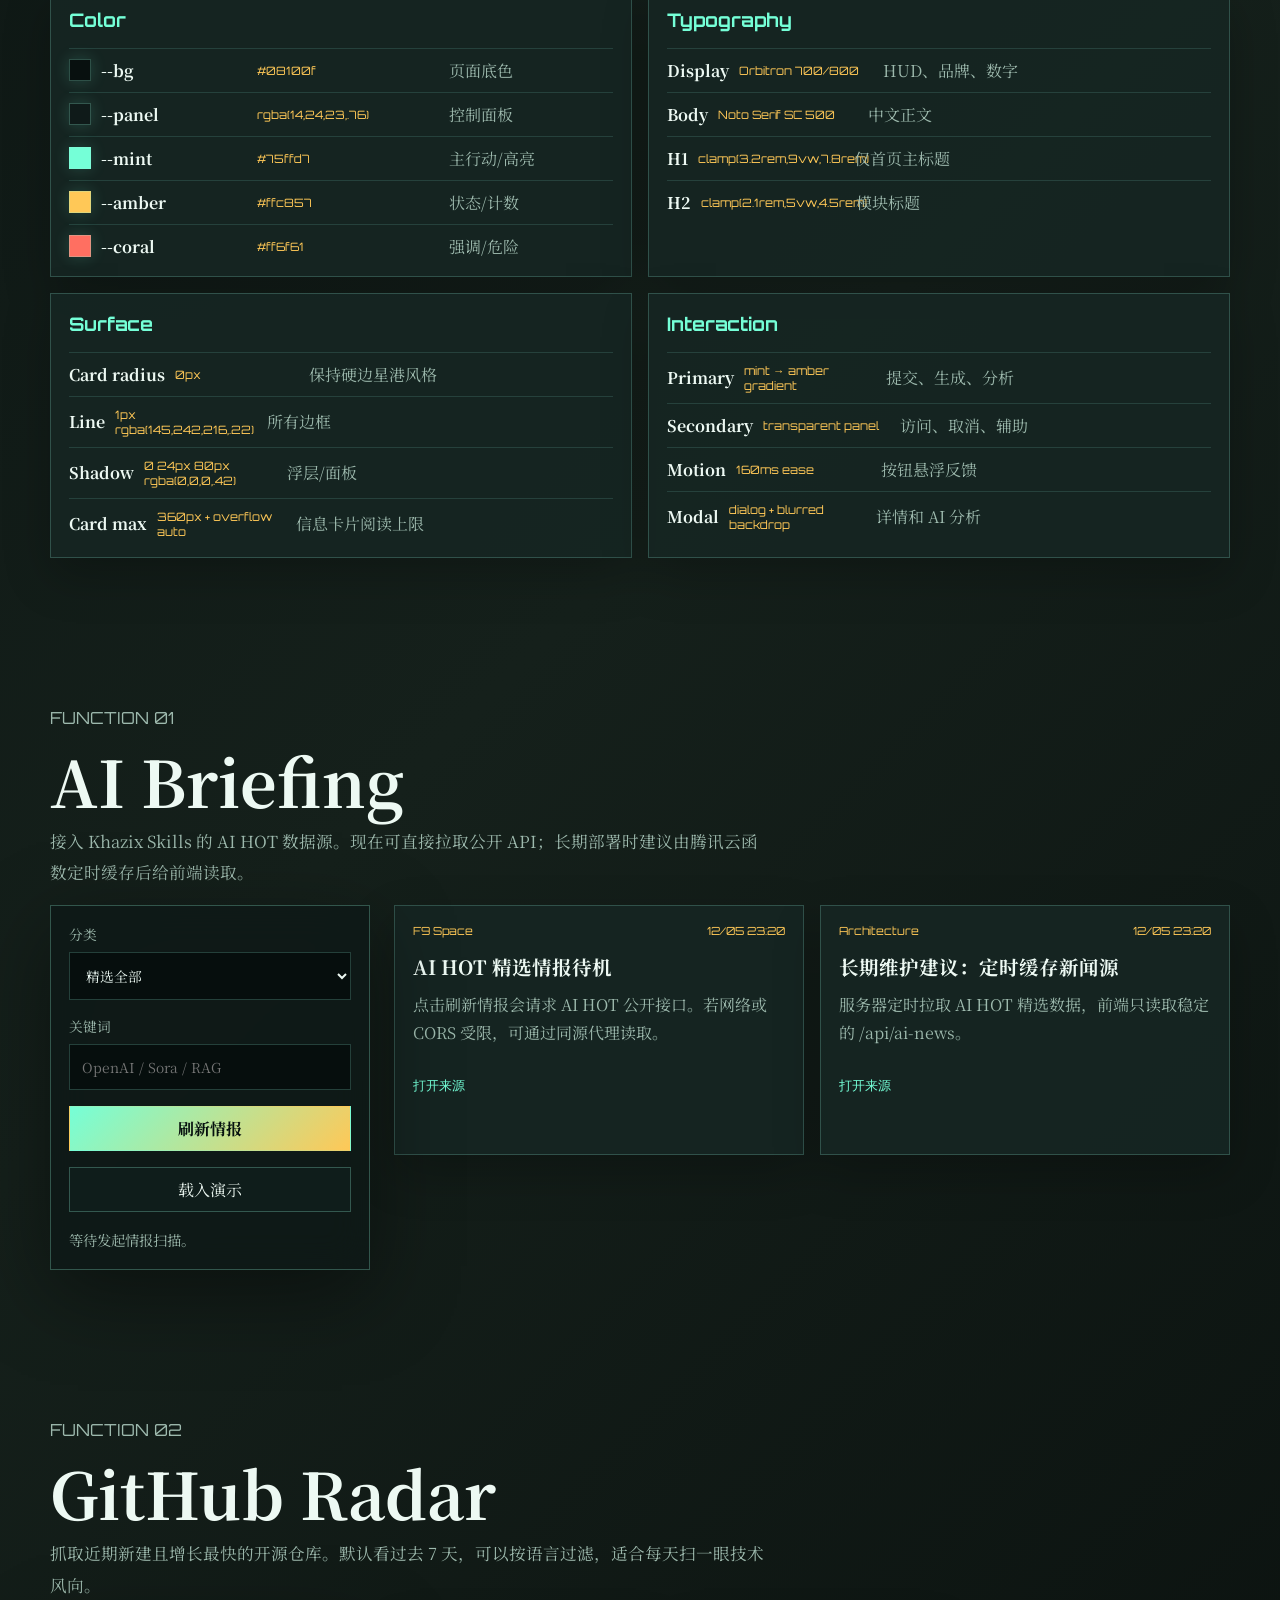
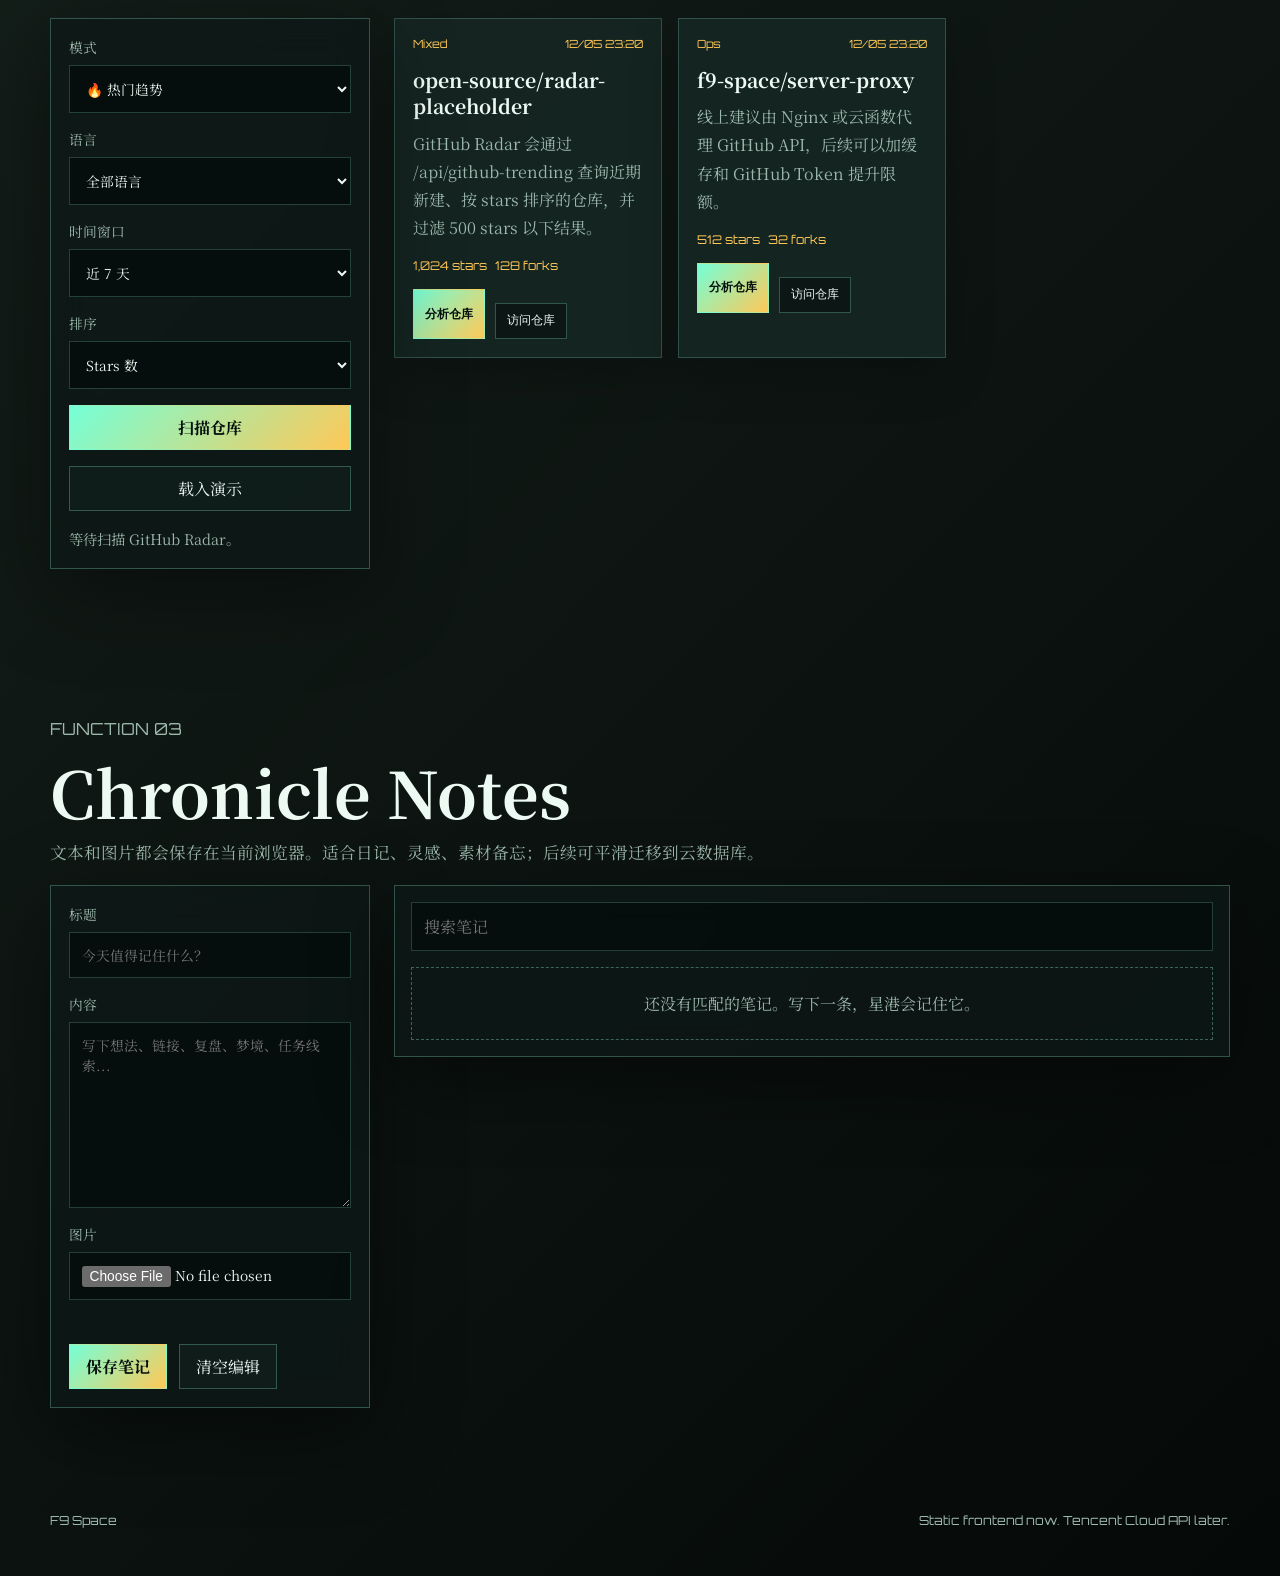
==== commit 2a13db36: "feat: 升级 GitHub Radar 模块 - 新增 4 种扫描模式：热门趋势、优质项目、最新发布、增速最快 - 新增排序选项：Stars / Forks / 最近更新 - 卡片展示增强：Top" ====
--- a/index.html
+++ b/index.html
@@ -182,6 +182,15 @@
       <div class="briefing-layout">
         <form class="control-panel" id="githubForm">
           <label>
+            <span>模式</span>
+            <select id="githubMode">
+              <option value="trending">🔥 热门趋势</option>
+              <option value="quality">⭐ 优质项目（≥50 stars）</option>
+              <option value="new">🆕 最新发布</option>
+              <option value="fastest">🚀 增速最快</option>
+            </select>
+          </label>
+          <label>
             <span>语言</span>
             <select id="githubLanguage">
               <option value="all">全部语言</option>
@@ -191,6 +200,9 @@
               <option value="Go">Go</option>
               <option value="Rust">Rust</option>
               <option value="C++">C++</option>
+              <option value="Java">Java</option>
+              <option value="Swift">Swift</option>
+              <option value="Kotlin">Kotlin</option>
             </select>
           </label>
           <label>
@@ -202,7 +214,16 @@
               <option value="30">近 30 天</option>
             </select>
           </label>
+          <label>
+            <span>排序</span>
+            <select id="githubSort">
+              <option value="stars">Stars 数</option>
+              <option value="forks">Forks 数</option>
+              <option value="updated">最近更新</option>
+            </select>
+          </label>
           <button type="submit">扫描仓库</button>
+          <button type="button" id="useDemoRepos">载入演示</button>
           <p id="githubStatus" class="status-text">等待扫描 GitHub Radar。</p>
         </form>
 
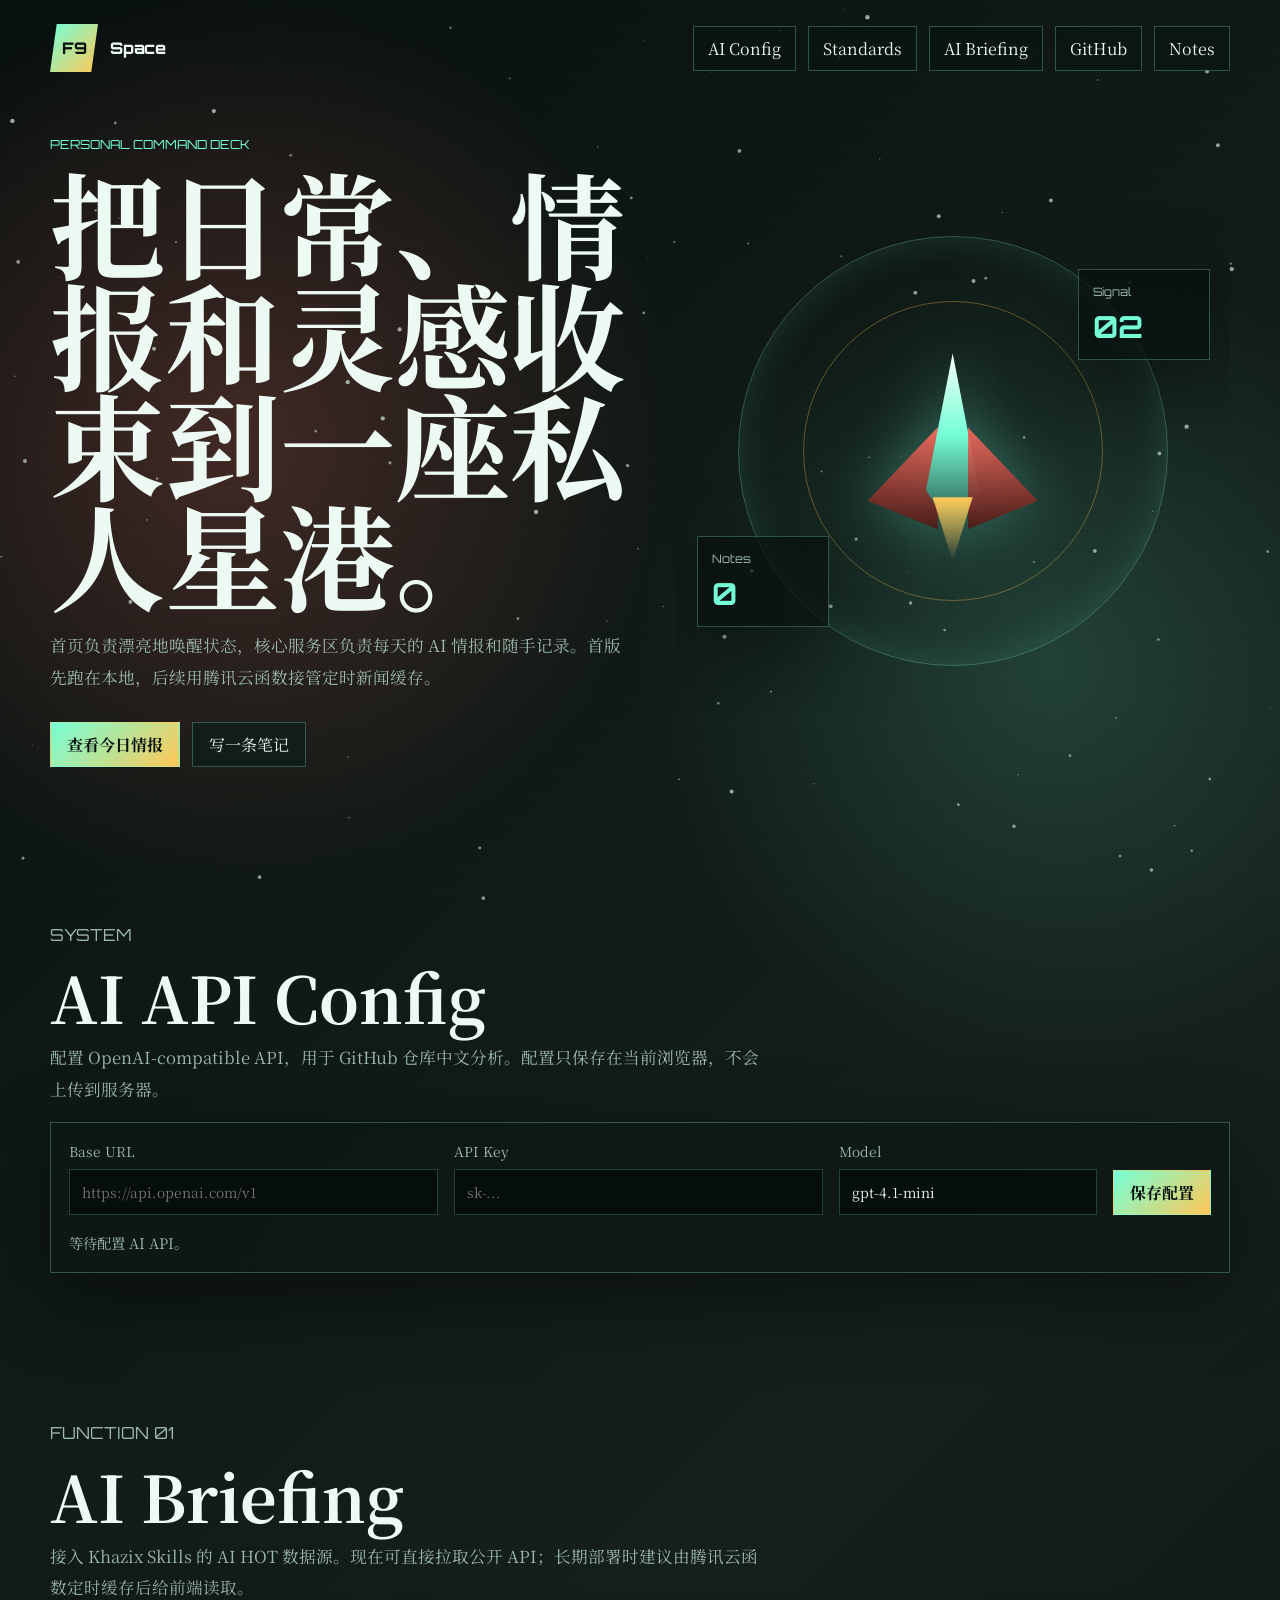
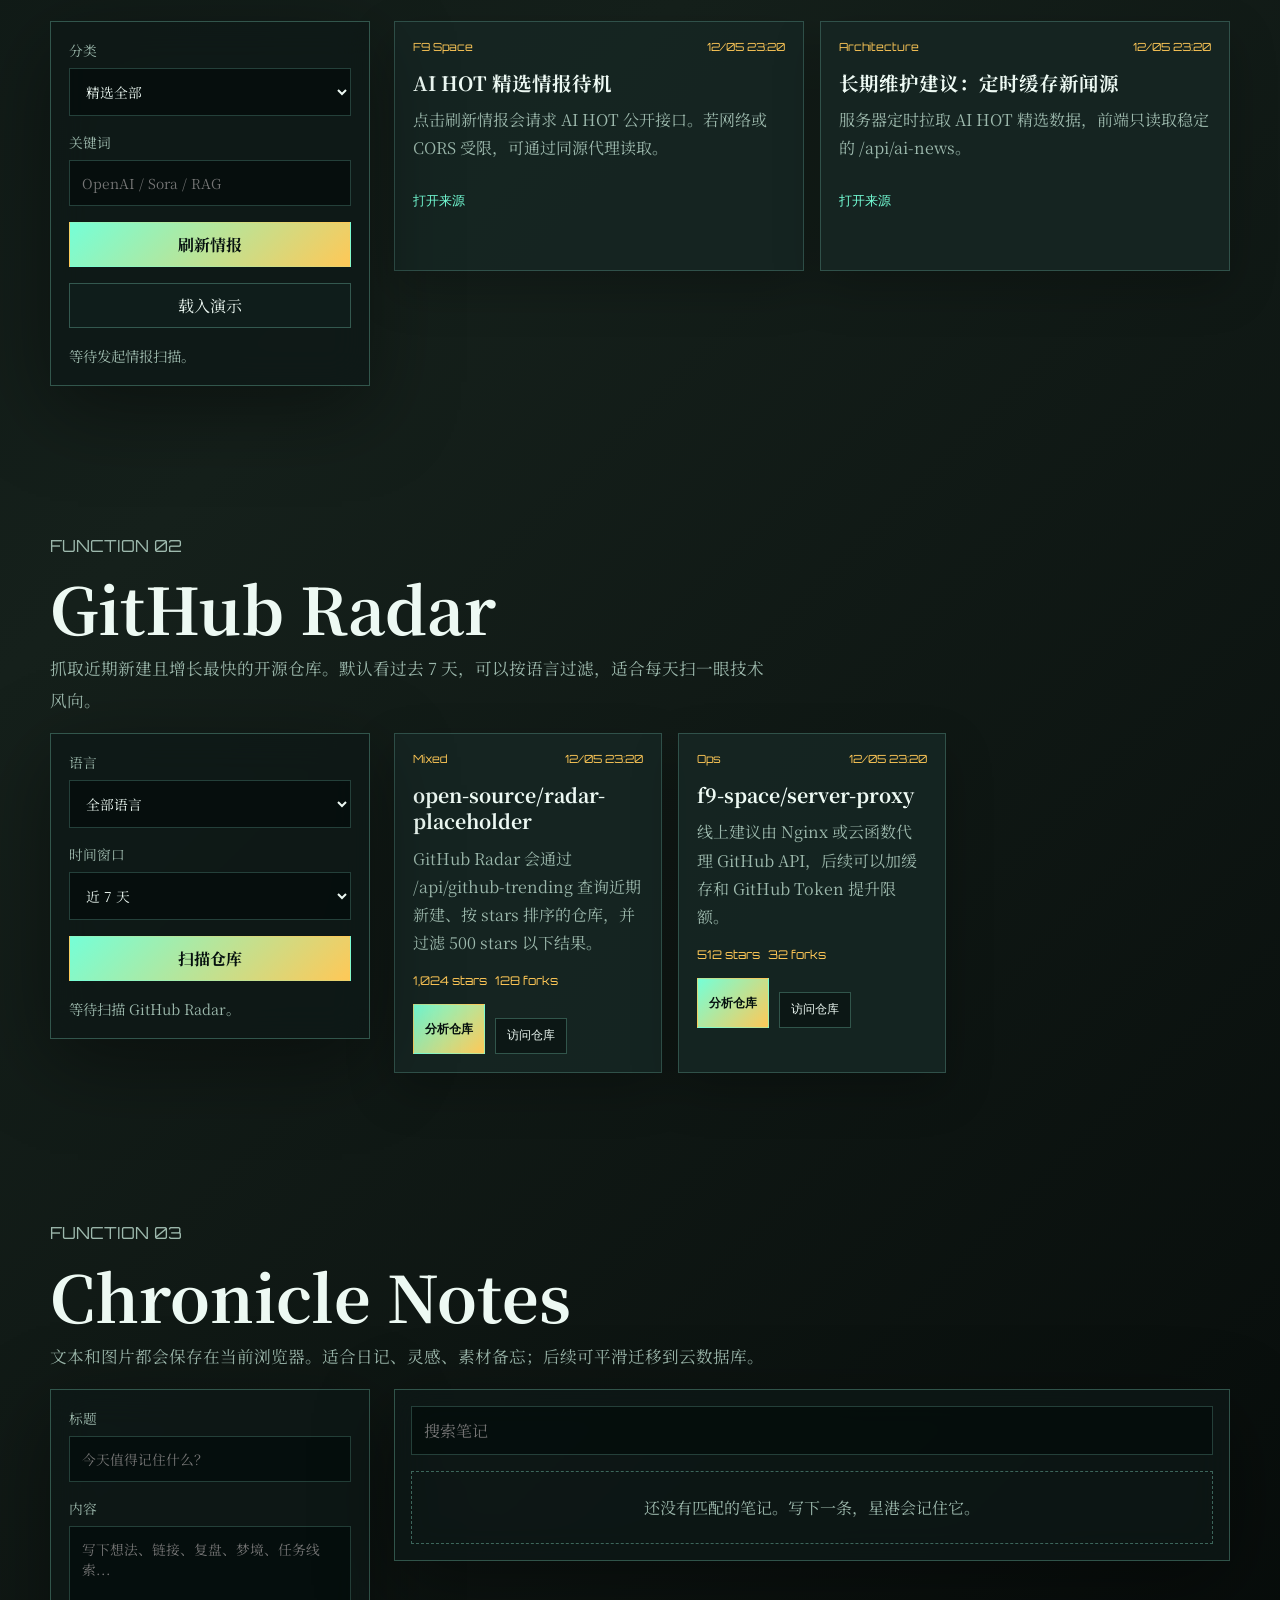
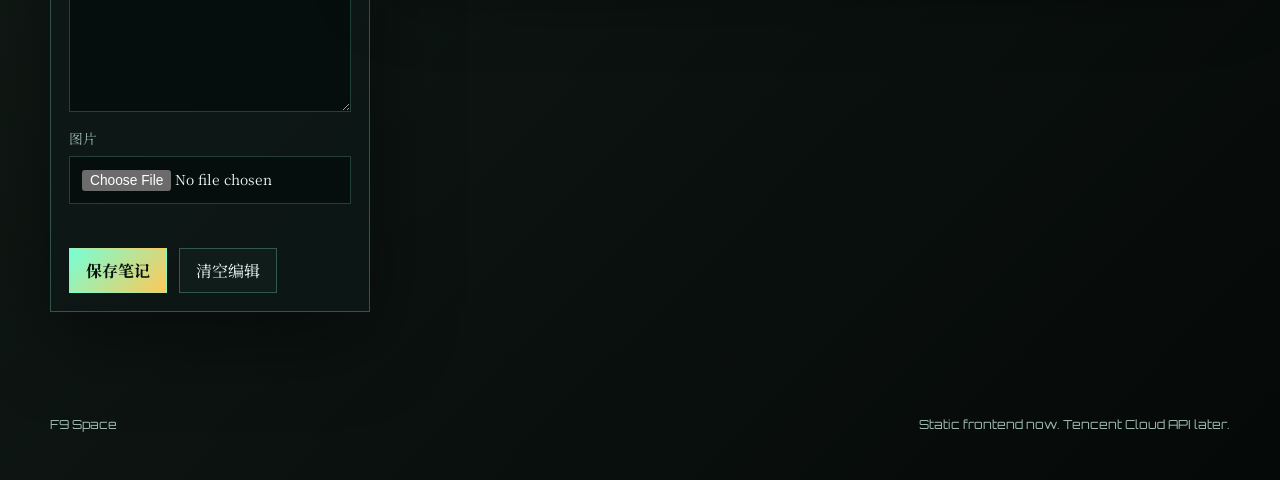
==== commit 953391f6: "Move standards to dedicated page" ====
--- a/index.html
+++ b/index.html
@@ -21,7 +21,7 @@
       </a>
       <div class="nav-links">
         <a href="#ai-config">AI Config</a>
-        <a href="#standards">Standards</a>
+        <a href="standards.html">Standards</a>
         <a href="#briefing">AI Briefing</a>
         <a href="#github">GitHub</a>
         <a href="#notes">Notes</a>
@@ -88,57 +88,6 @@
       </form>
     </section>
 
-    <section id="standards" class="shell command-section standards-section">
-      <div class="section-heading">
-        <p class="eyebrow">Temporary standards</p>
-        <h2>Design Tokens</h2>
-        <p>临时规范入口。先固定第一版设计令牌，后续再补技术规范、UI 规则和需求验收流程。</p>
-      </div>
-
-      <div class="token-layout">
-        <article class="token-panel">
-          <h3>Color</h3>
-          <div class="token-list">
-            <div class="token-row"><span class="swatch bg"></span><strong>--bg</strong><code>#08100f</code><em>页面底色</em></div>
-            <div class="token-row"><span class="swatch panel"></span><strong>--panel</strong><code>rgba(14,24,23,.76)</code><em>控制面板</em></div>
-            <div class="token-row"><span class="swatch mint"></span><strong>--mint</strong><code>#75ffd7</code><em>主行动/高亮</em></div>
-            <div class="token-row"><span class="swatch amber"></span><strong>--amber</strong><code>#ffc857</code><em>状态/计数</em></div>
-            <div class="token-row"><span class="swatch coral"></span><strong>--coral</strong><code>#ff6f61</code><em>强调/危险</em></div>
-          </div>
-        </article>
-
-        <article class="token-panel">
-          <h3>Typography</h3>
-          <div class="token-list">
-            <div class="token-row"><strong>Display</strong><code>Orbitron 700/800</code><em>HUD、品牌、数字</em></div>
-            <div class="token-row"><strong>Body</strong><code>Noto Serif SC 500</code><em>中文正文</em></div>
-            <div class="token-row"><strong>H1</strong><code>clamp(3.2rem,9vw,7.8rem)</code><em>仅首页主标题</em></div>
-            <div class="token-row"><strong>H2</strong><code>clamp(2.1rem,5vw,4.5rem)</code><em>模块标题</em></div>
-          </div>
-        </article>
-
-        <article class="token-panel">
-          <h3>Surface</h3>
-          <div class="token-list">
-            <div class="token-row"><strong>Card radius</strong><code>0px</code><em>保持硬边星港风格</em></div>
-            <div class="token-row"><strong>Line</strong><code>1px rgba(145,242,216,.22)</code><em>所有边框</em></div>
-            <div class="token-row"><strong>Shadow</strong><code>0 24px 80px rgba(0,0,0,.42)</code><em>浮层/面板</em></div>
-            <div class="token-row"><strong>Card max</strong><code>360px + overflow auto</code><em>信息卡片阅读上限</em></div>
-          </div>
-        </article>
-
-        <article class="token-panel">
-          <h3>Interaction</h3>
-          <div class="token-list">
-            <div class="token-row"><strong>Primary</strong><code>mint → amber gradient</code><em>提交、生成、分析</em></div>
-            <div class="token-row"><strong>Secondary</strong><code>transparent panel</code><em>访问、取消、辅助</em></div>
-            <div class="token-row"><strong>Motion</strong><code>160ms ease</code><em>按钮悬浮反馈</em></div>
-            <div class="token-row"><strong>Modal</strong><code>dialog + blurred backdrop</code><em>详情和 AI 分析</em></div>
-          </div>
-        </article>
-      </div>
-    </section>
-
     <section id="briefing" class="shell command-section">
       <div class="section-heading">
         <p class="eyebrow">Function 01</p>
@@ -182,15 +131,6 @@
       <div class="briefing-layout">
         <form class="control-panel" id="githubForm">
           <label>
-            <span>模式</span>
-            <select id="githubMode">
-              <option value="trending">🔥 热门趋势</option>
-              <option value="quality">⭐ 优质项目（≥50 stars）</option>
-              <option value="new">🆕 最新发布</option>
-              <option value="fastest">🚀 增速最快</option>
-            </select>
-          </label>
-          <label>
             <span>语言</span>
             <select id="githubLanguage">
               <option value="all">全部语言</option>
@@ -200,9 +140,6 @@
               <option value="Go">Go</option>
               <option value="Rust">Rust</option>
               <option value="C++">C++</option>
-              <option value="Java">Java</option>
-              <option value="Swift">Swift</option>
-              <option value="Kotlin">Kotlin</option>
             </select>
           </label>
           <label>
@@ -214,16 +151,7 @@
               <option value="30">近 30 天</option>
             </select>
           </label>
-          <label>
-            <span>排序</span>
-            <select id="githubSort">
-              <option value="stars">Stars 数</option>
-              <option value="forks">Forks 数</option>
-              <option value="updated">最近更新</option>
-            </select>
-          </label>
           <button type="submit">扫描仓库</button>
-          <button type="button" id="useDemoRepos">载入演示</button>
           <p id="githubStatus" class="status-text">等待扫描 GitHub Radar。</p>
         </form>
 
--- a/assets/styles.css
+++ b/assets/styles.css
@@ -417,7 +417,7 @@
 
 .token-row {
   display: grid;
-  grid-template-columns: auto minmax(110px, 0.8fr) minmax(150px, 1fr) minmax(120px, 0.9fr);
+  grid-template-columns: auto minmax(90px, 0.8fr) minmax(120px, 1fr) minmax(110px, 0.9fr);
   gap: 10px;
   align-items: center;
   border-top: 1px solid rgba(145, 242, 216, 0.14);
@@ -433,6 +433,7 @@
   color: var(--amber);
   font-family: "Orbitron", sans-serif;
   font-size: 0.72rem;
+  overflow-wrap: anywhere;
   white-space: normal;
 }
 
@@ -658,6 +659,145 @@
   font-size: 0.78rem;
 }
 
+.standards-page {
+  background:
+    radial-gradient(circle at 24% 8%, rgba(117, 255, 215, 0.14), transparent 26rem),
+    radial-gradient(circle at 84% 16%, rgba(255, 200, 87, 0.12), transparent 22rem),
+    linear-gradient(135deg, #08100f 0%, #111b18 50%, #050908 100%);
+}
+
+.standards-topbar {
+  position: sticky;
+  top: 0;
+  z-index: 10;
+  display: flex;
+  justify-content: space-between;
+  align-items: center;
+  gap: 20px;
+  border-bottom: 1px solid rgba(145, 242, 216, 0.18);
+  padding: 14px 28px;
+  background: rgba(8, 16, 15, 0.88);
+  backdrop-filter: blur(18px);
+  max-width: 100%;
+  overflow-x: hidden;
+}
+
+.standards-topbar .nav-links {
+  flex-wrap: wrap;
+  justify-content: flex-end;
+}
+
+.standards-shell {
+  display: grid;
+  grid-template-columns: 280px minmax(0, 1fr);
+  gap: 36px;
+  width: min(1440px, calc(100% - 40px));
+  margin: 0 auto;
+  padding: 28px 0 80px;
+}
+
+.standards-sidebar {
+  position: sticky;
+  top: 92px;
+  align-self: start;
+  max-height: calc(100vh - 110px);
+  overflow-y: auto;
+  border: 1px solid rgba(145, 242, 216, 0.18);
+  background: rgba(14, 24, 23, 0.72);
+  padding: 16px;
+}
+
+.sidebar-group {
+  display: grid;
+  gap: 8px;
+  padding-bottom: 18px;
+}
+
+.sidebar-group + .sidebar-group {
+  border-top: 1px solid rgba(145, 242, 216, 0.14);
+  padding-top: 18px;
+}
+
+.sidebar-group strong {
+  color: var(--mint);
+  font-family: "Orbitron", sans-serif;
+  font-size: 0.76rem;
+}
+
+.sidebar-group a {
+  padding: 8px 10px;
+  color: var(--muted);
+}
+
+.sidebar-group a:hover {
+  color: var(--text);
+  background: rgba(117, 255, 215, 0.08);
+}
+
+.standards-content {
+  min-width: 0;
+}
+
+.standards-hero {
+  min-height: 44vh;
+  display: grid;
+  align-content: center;
+  border-bottom: 1px solid rgba(145, 242, 216, 0.16);
+  margin-bottom: 44px;
+}
+
+.standards-hero h1 {
+  max-width: 980px;
+  font-size: clamp(3rem, 7vw, 6.8rem);
+}
+
+.standards-hero p:last-child {
+  max-width: 780px;
+  color: var(--muted);
+  line-height: 1.9;
+}
+
+.standards-section {
+  padding: 44px 0;
+}
+
+.component-grid {
+  display: grid;
+  grid-template-columns: repeat(2, minmax(0, 1fr));
+  gap: 16px;
+}
+
+.component-spec,
+.pattern-list article {
+  border: 1px solid rgba(145, 242, 216, 0.22);
+  background: var(--panel-strong);
+  padding: 18px;
+  box-shadow: 0 18px 44px rgba(0, 0, 0, 0.24);
+}
+
+.component-spec h3,
+.pattern-list h3 {
+  color: var(--mint);
+}
+
+.component-spec p,
+.component-spec li,
+.pattern-list p {
+  color: var(--muted);
+  line-height: 1.8;
+}
+
+.component-spec ul {
+  margin: 12px 0 0;
+  padding-left: 20px;
+}
+
+.pattern-list {
+  display: grid;
+  grid-template-columns: repeat(4, minmax(0, 1fr));
+  gap: 16px;
+}
+
 @keyframes spin {
   to {
     transform: rotate(360deg);
@@ -704,8 +844,32 @@
 
   .news-grid,
   .repo-grid,
-  .token-layout {
+  .token-layout,
+  .component-grid,
+  .pattern-list {
     grid-template-columns: 1fr;
+  }
+
+  .standards-topbar,
+  .standards-shell {
+    width: min(100% - 28px, 760px);
+  }
+
+  .standards-topbar {
+    position: static;
+    flex-direction: column;
+    align-items: flex-start;
+    margin: 0 auto;
+    padding: 18px 0;
+  }
+
+  .standards-shell {
+    grid-template-columns: 1fr;
+  }
+
+  .standards-sidebar {
+    position: static;
+    max-height: none;
   }
 
   .token-row {
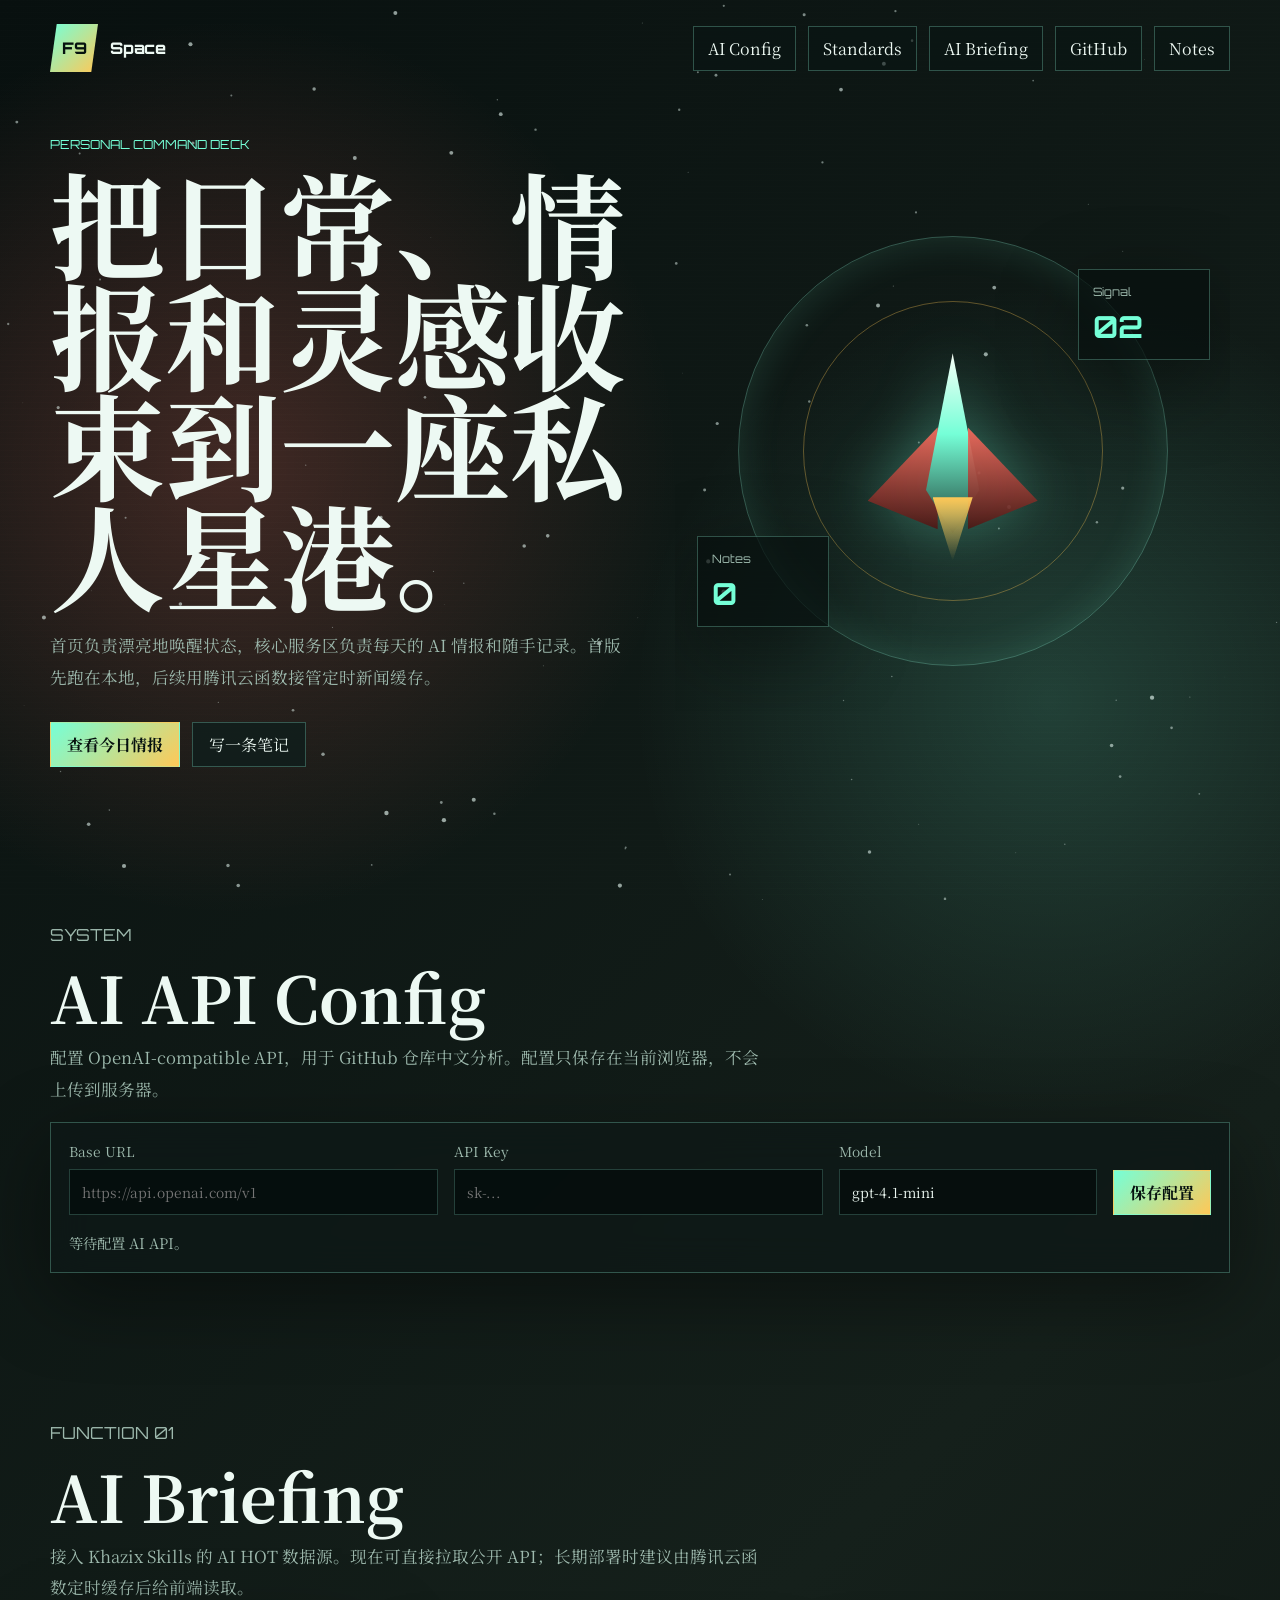
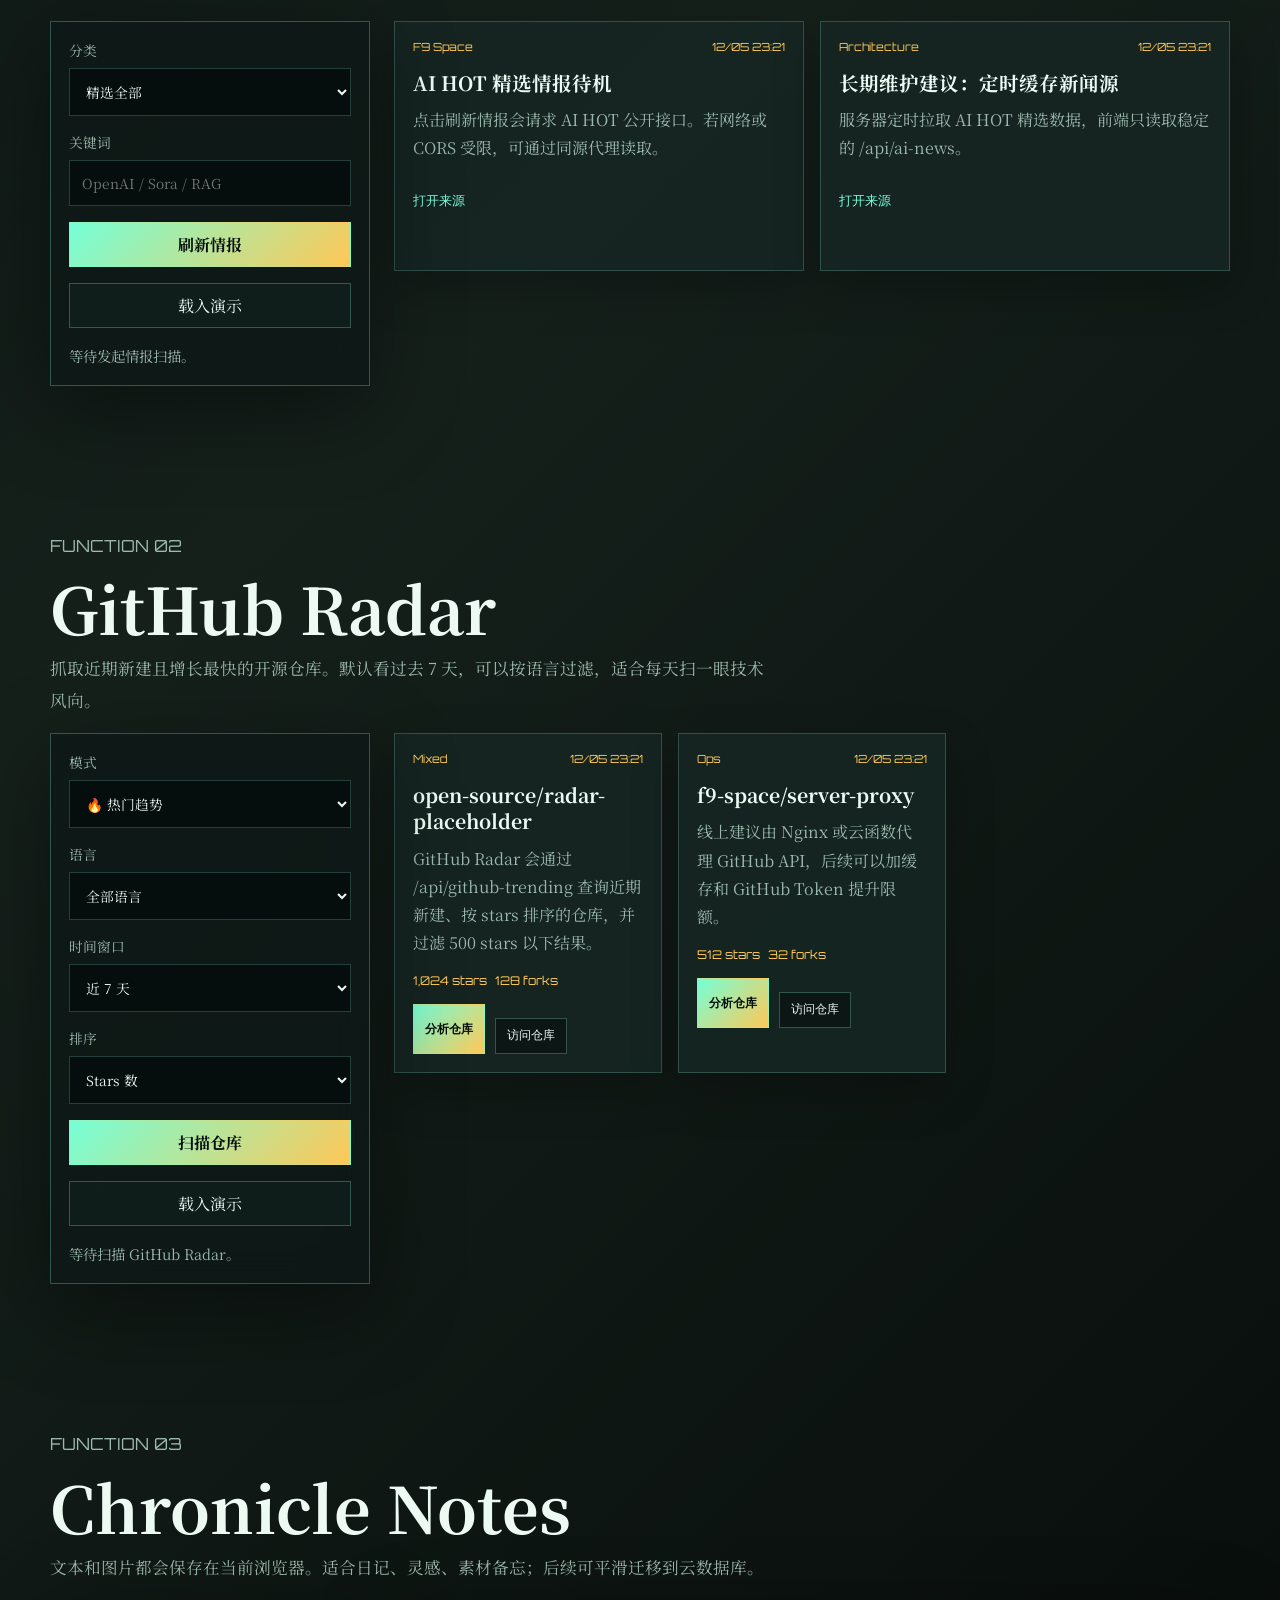
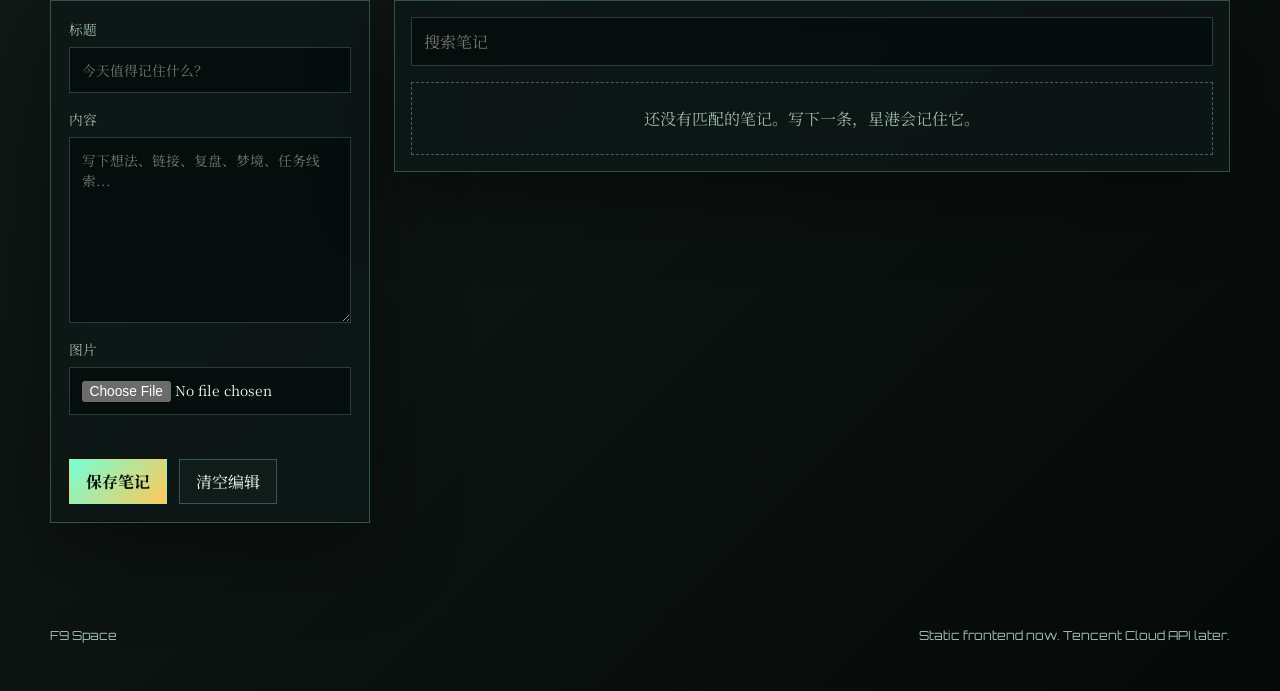
==== commit f17531ca: "Merge branch 'main' of https://github.com/ciki-9876/F9-Space" ====
--- a/index.html
+++ b/index.html
@@ -131,6 +131,15 @@
       <div class="briefing-layout">
         <form class="control-panel" id="githubForm">
           <label>
+            <span>模式</span>
+            <select id="githubMode">
+              <option value="trending">🔥 热门趋势</option>
+              <option value="quality">⭐ 优质项目（≥50 stars）</option>
+              <option value="new">🆕 最新发布</option>
+              <option value="fastest">🚀 增速最快</option>
+            </select>
+          </label>
+          <label>
             <span>语言</span>
             <select id="githubLanguage">
               <option value="all">全部语言</option>
@@ -140,6 +149,9 @@
               <option value="Go">Go</option>
               <option value="Rust">Rust</option>
               <option value="C++">C++</option>
+              <option value="Java">Java</option>
+              <option value="Swift">Swift</option>
+              <option value="Kotlin">Kotlin</option>
             </select>
           </label>
           <label>
@@ -151,7 +163,16 @@
               <option value="30">近 30 天</option>
             </select>
           </label>
+          <label>
+            <span>排序</span>
+            <select id="githubSort">
+              <option value="stars">Stars 数</option>
+              <option value="forks">Forks 数</option>
+              <option value="updated">最近更新</option>
+            </select>
+          </label>
           <button type="submit">扫描仓库</button>
+          <button type="button" id="useDemoRepos">载入演示</button>
           <p id="githubStatus" class="status-text">等待扫描 GitHub Radar。</p>
         </form>
 
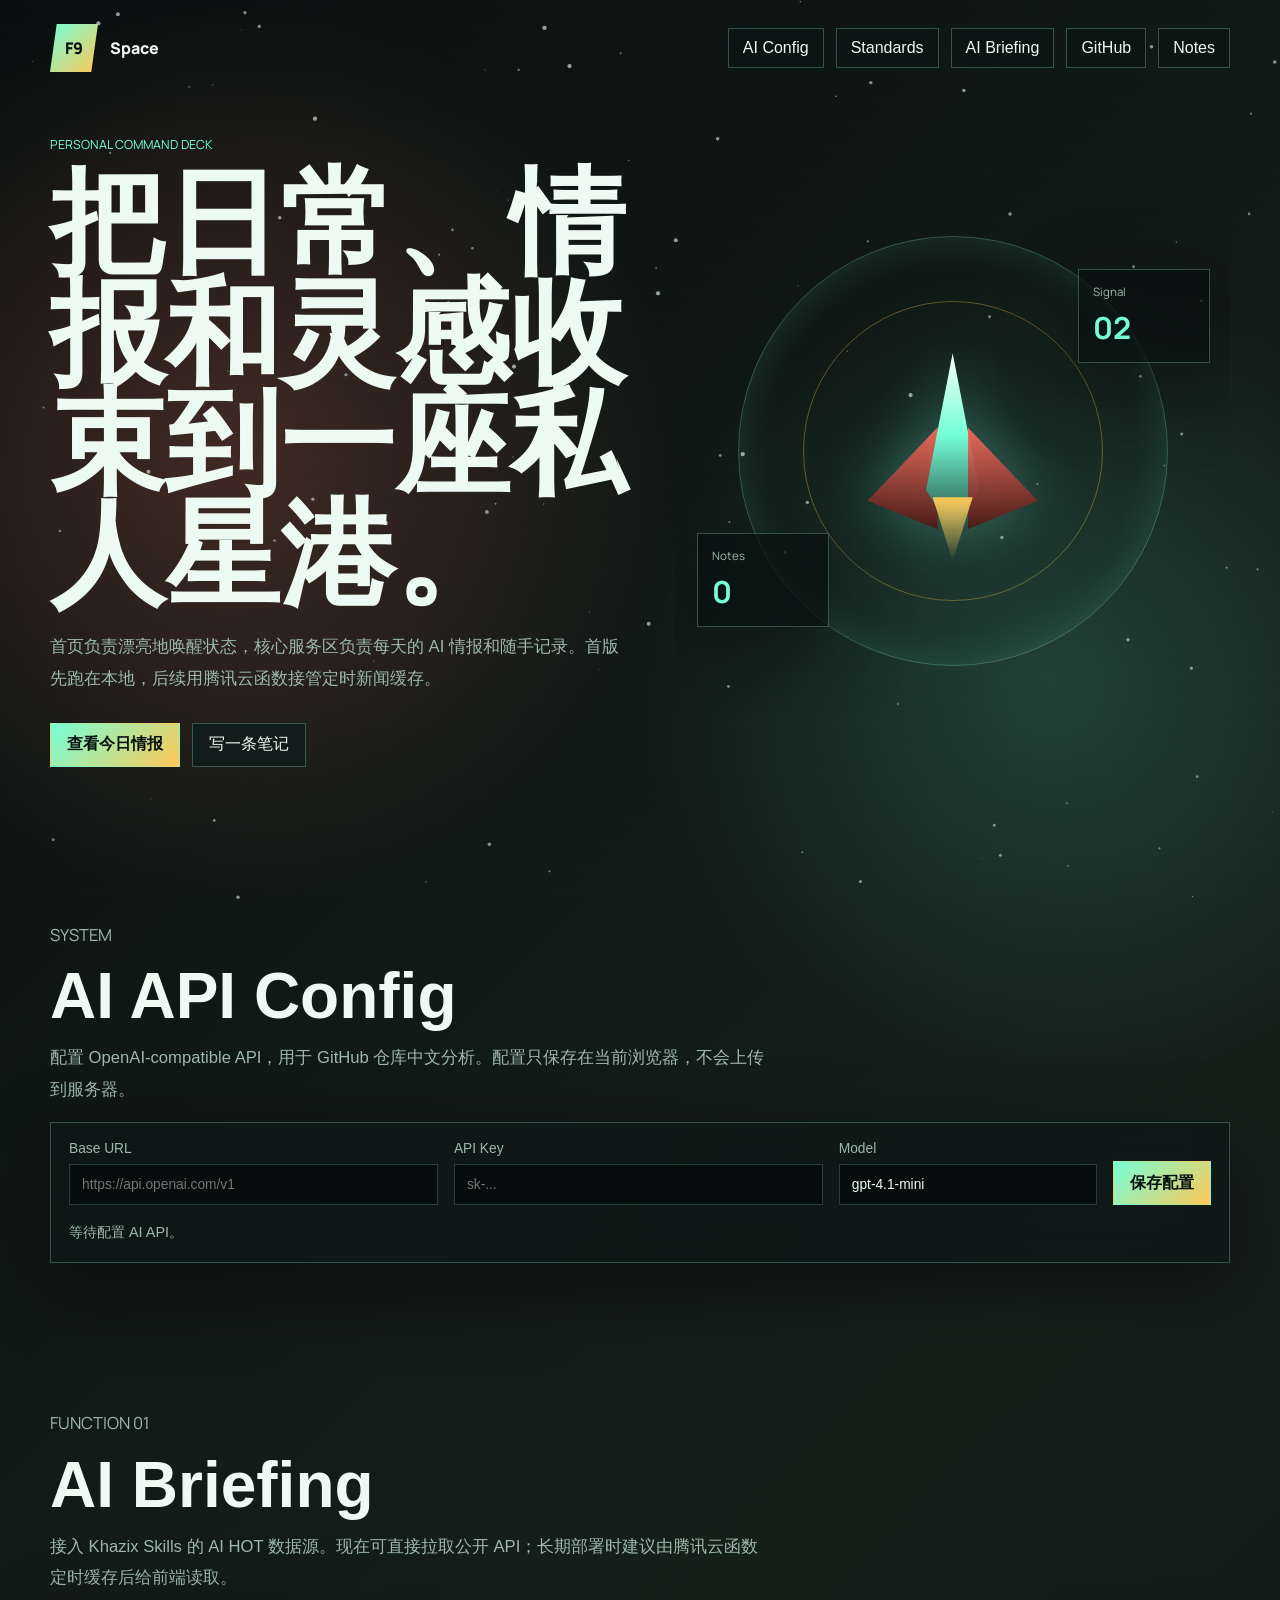
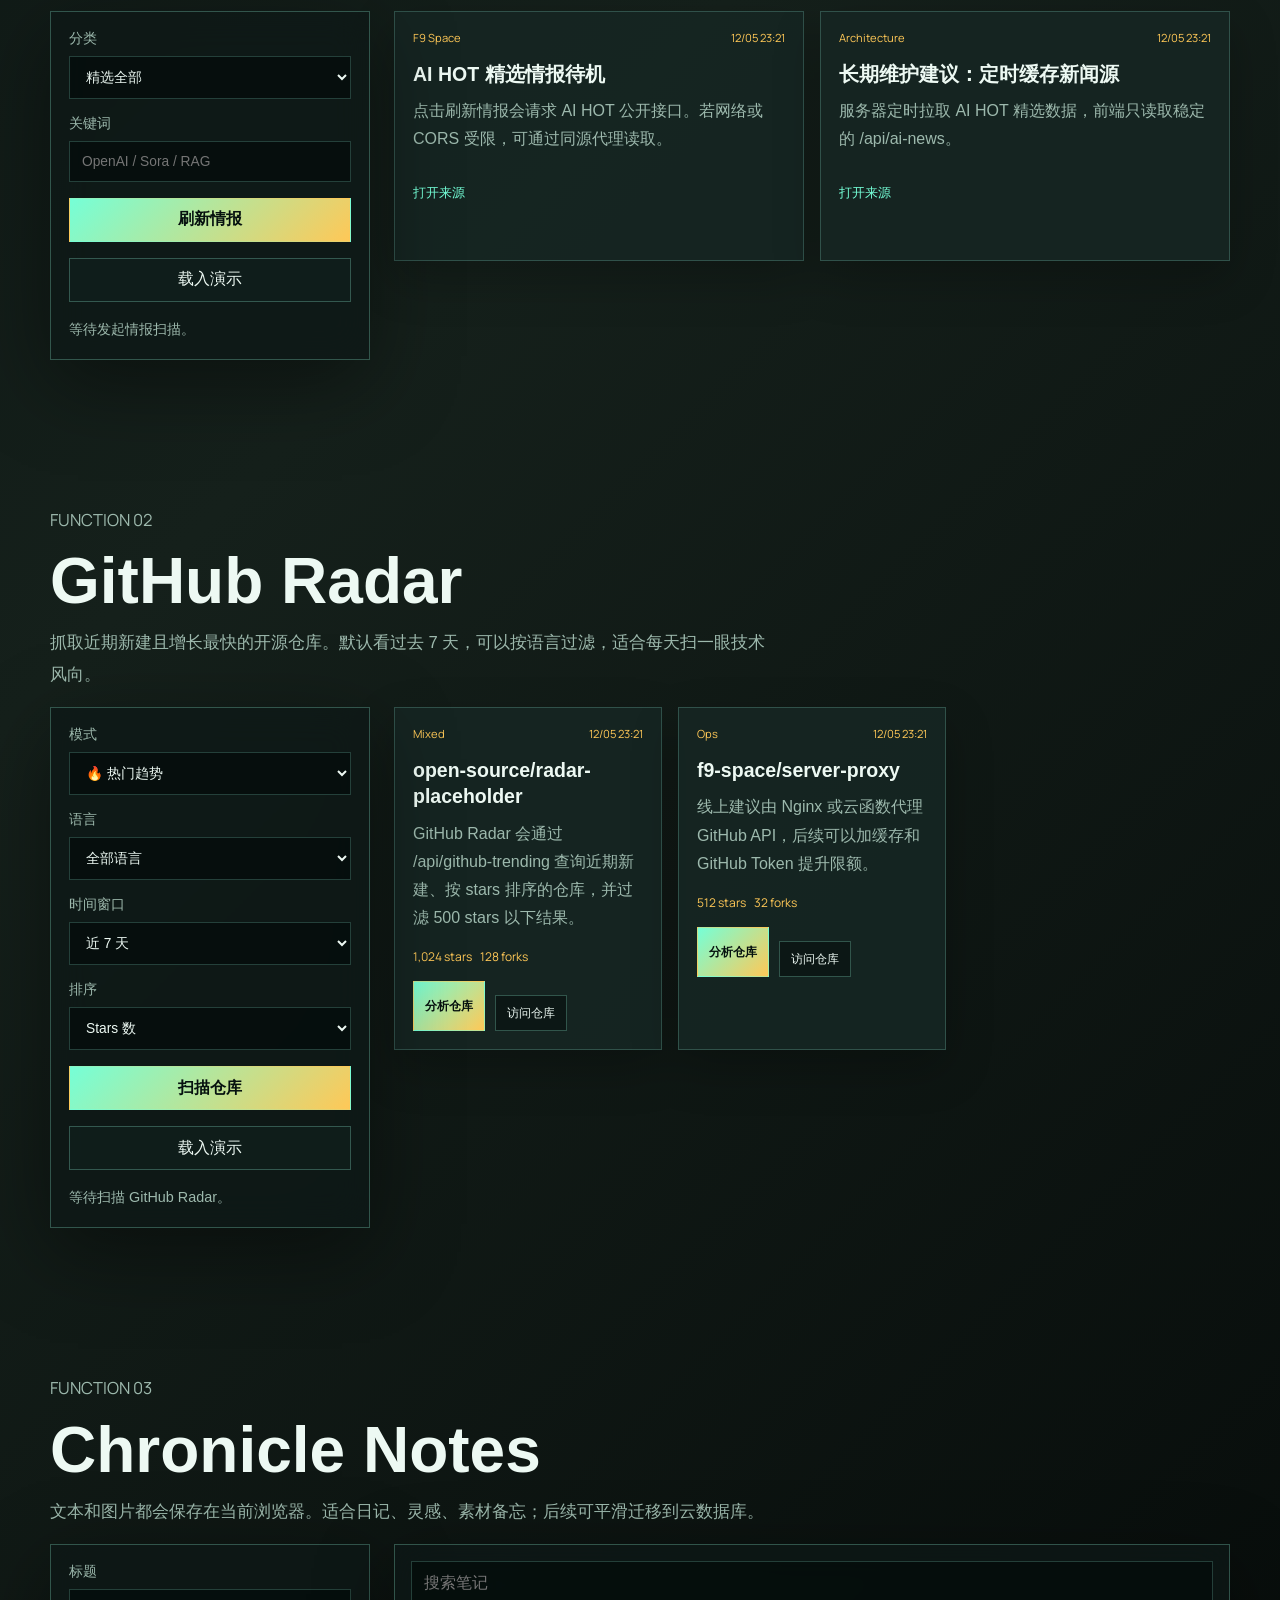
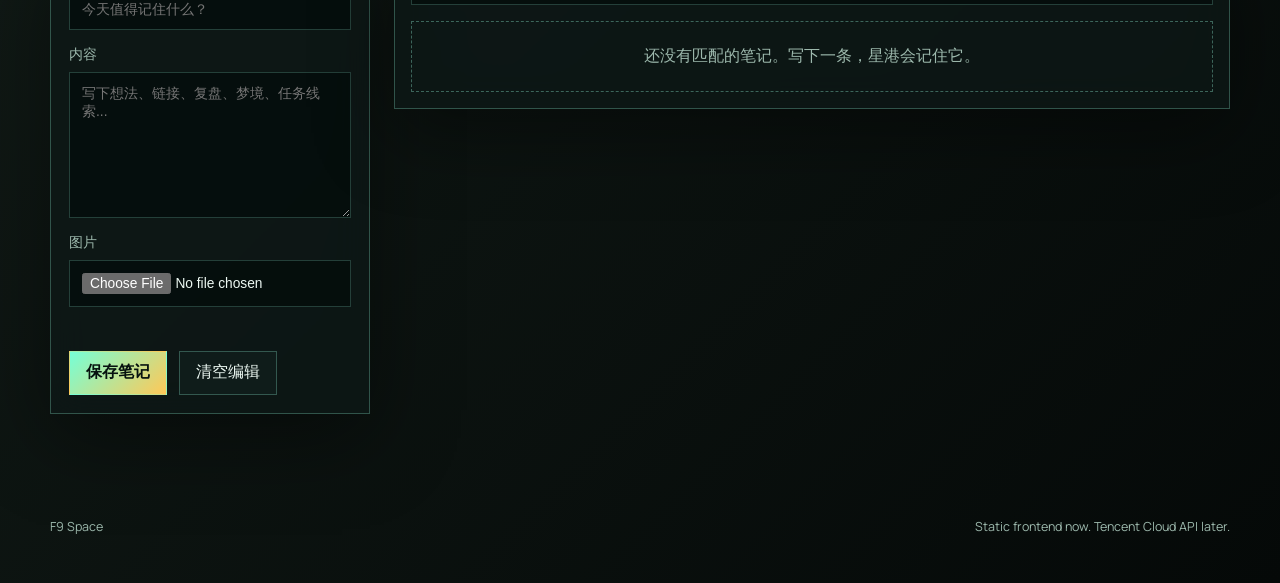
==== commit f3377de3: "Improve standards typography and component examples" ====
--- a/index.html
+++ b/index.html
@@ -6,7 +6,7 @@
   <title>F9 Space | Personal Command Deck</title>
   <link rel="preconnect" href="https://fonts.googleapis.com">
   <link rel="preconnect" href="https://fonts.gstatic.com" crossorigin>
-  <link href="https://fonts.googleapis.com/css2?family=Orbitron:wght@500;700;800&family=Noto+Serif+SC:wght@500;700&display=swap" rel="stylesheet">
+  <link href="https://fonts.googleapis.com/css2?family=Manrope:wght@500;700;800&display=swap" rel="stylesheet">
   <link rel="stylesheet" href="assets/styles.css?v=20260526-github-radar">
 </head>
 <body>
--- a/assets/styles.css
+++ b/assets/styles.css
@@ -11,6 +11,8 @@
   --coral: #ff6f61;
   --ink: #06110f;
   --shadow: 0 24px 80px rgba(0, 0, 0, 0.42);
+  --font-display: "Manrope", "Segoe UI", "PingFang SC", "Microsoft YaHei", sans-serif;
+  --font-body: "Segoe UI", "PingFang SC", "Microsoft YaHei", "Noto Sans CJK SC", sans-serif;
 }
 
 * {
@@ -29,7 +31,7 @@
   min-height: 100vh;
   margin: 0;
   color: var(--text);
-  font-family: "Noto Serif SC", "Microsoft YaHei", serif;
+  font-family: var(--font-body);
   background:
     radial-gradient(circle at 18% 12%, rgba(255, 111, 97, 0.22), transparent 28rem),
     radial-gradient(circle at 82% 18%, rgba(117, 255, 215, 0.16), transparent 26rem),
@@ -88,7 +90,7 @@
   display: inline-flex;
   align-items: center;
   gap: 12px;
-  font-family: "Orbitron", sans-serif;
+  font-family: var(--font-display);
   font-weight: 800;
   letter-spacing: 0;
 }
@@ -126,7 +128,7 @@
 .eyebrow {
   margin: 0 0 14px;
   color: var(--mint);
-  font-family: "Orbitron", sans-serif;
+  font-family: var(--font-display);
   font-size: 0.78rem;
   text-transform: uppercase;
 }
@@ -280,7 +282,7 @@
 .hud-card span {
   display: block;
   color: var(--muted);
-  font-family: "Orbitron", sans-serif;
+  font-family: var(--font-display);
   font-size: 0.72rem;
 }
 
@@ -288,7 +290,7 @@
   display: block;
   margin-top: 8px;
   color: var(--mint);
-  font-family: "Orbitron", sans-serif;
+  font-family: var(--font-display);
   font-size: 1.9rem;
 }
 
@@ -407,7 +409,7 @@
 .token-panel h3 {
   margin-bottom: 16px;
   color: var(--mint);
-  font-family: "Orbitron", sans-serif;
+  font-family: var(--font-display);
 }
 
 .token-list {
@@ -431,7 +433,7 @@
 
 .token-row code {
   color: var(--amber);
-  font-family: "Orbitron", sans-serif;
+  font-family: var(--font-display);
   font-size: 0.72rem;
   overflow-wrap: anywhere;
   white-space: normal;
@@ -476,7 +478,7 @@
   justify-content: space-between;
   gap: 12px;
   color: var(--amber);
-  font-family: "Orbitron", sans-serif;
+  font-family: var(--font-display);
   font-size: 0.7rem;
 }
 
@@ -500,7 +502,7 @@
   display: inline-block;
   margin-top: 14px;
   color: var(--mint);
-  font-family: "Orbitron", sans-serif;
+  font-family: var(--font-display);
   font-size: 0.82rem;
 }
 
@@ -510,7 +512,7 @@
   gap: 8px;
   margin-top: 14px;
   color: var(--amber);
-  font-family: "Orbitron", sans-serif;
+  font-family: var(--font-display);
   font-size: 0.75rem;
 }
 
@@ -530,7 +532,7 @@
   padding: 8px 11px;
   color: var(--text);
   background: rgba(5, 12, 11, 0.5);
-  font-family: "Orbitron", sans-serif;
+  font-family: var(--font-display);
   font-size: 0.76rem;
 }
 
@@ -619,7 +621,7 @@
 
 .note-card time {
   color: var(--amber);
-  font-family: "Orbitron", sans-serif;
+  font-family: var(--font-display);
   font-size: 0.7rem;
 }
 
@@ -655,7 +657,7 @@
   gap: 16px;
   padding: 32px 0 48px;
   color: var(--muted);
-  font-family: "Orbitron", sans-serif;
+  font-family: var(--font-display);
   font-size: 0.78rem;
 }
 
@@ -720,7 +722,7 @@
 
 .sidebar-group strong {
   color: var(--mint);
-  font-family: "Orbitron", sans-serif;
+  font-family: var(--font-display);
   font-size: 0.76rem;
 }
 
@@ -792,6 +794,73 @@
   padding-left: 20px;
 }
 
+.component-demo {
+  display: flex;
+  flex-wrap: wrap;
+  gap: 10px;
+  align-items: center;
+  border: 1px solid rgba(145, 242, 216, 0.16);
+  margin: 14px 0;
+  padding: 14px;
+  background: rgba(5, 12, 11, 0.42);
+}
+
+.component-demo .demo-secondary,
+.component-demo .demo-quiet,
+.demo-nav a {
+  min-height: 38px;
+  border: 1px solid var(--line);
+  padding: 8px 12px;
+  color: var(--text);
+  background: rgba(16, 30, 28, 0.72);
+}
+
+.component-demo .demo-quiet {
+  color: var(--muted);
+}
+
+.demo-info-card {
+  width: min(100%, 360px);
+  border: 1px solid rgba(145, 242, 216, 0.22);
+  padding: 14px;
+  background: rgba(22, 38, 35, 0.94);
+}
+
+.demo-info-card h4 {
+  margin: 14px 0 8px;
+  font-size: 1rem;
+}
+
+.demo-info-card p,
+.demo-dialog p {
+  margin: 0;
+  color: var(--muted);
+  line-height: 1.7;
+}
+
+.demo-form {
+  display: grid;
+  grid-template-columns: repeat(2, minmax(0, 1fr)) auto;
+  align-items: end;
+  width: 100%;
+}
+
+.demo-dialog {
+  width: min(100%, 460px);
+  border: 1px solid var(--line);
+  padding: 14px;
+  background: rgba(8, 16, 15, 0.92);
+  box-shadow: var(--shadow);
+}
+
+.demo-dialog .dialog-head {
+  margin-bottom: 12px;
+}
+
+.demo-nav {
+  justify-content: flex-start;
+}
+
 .pattern-list {
   display: grid;
   grid-template-columns: repeat(4, minmax(0, 1fr));
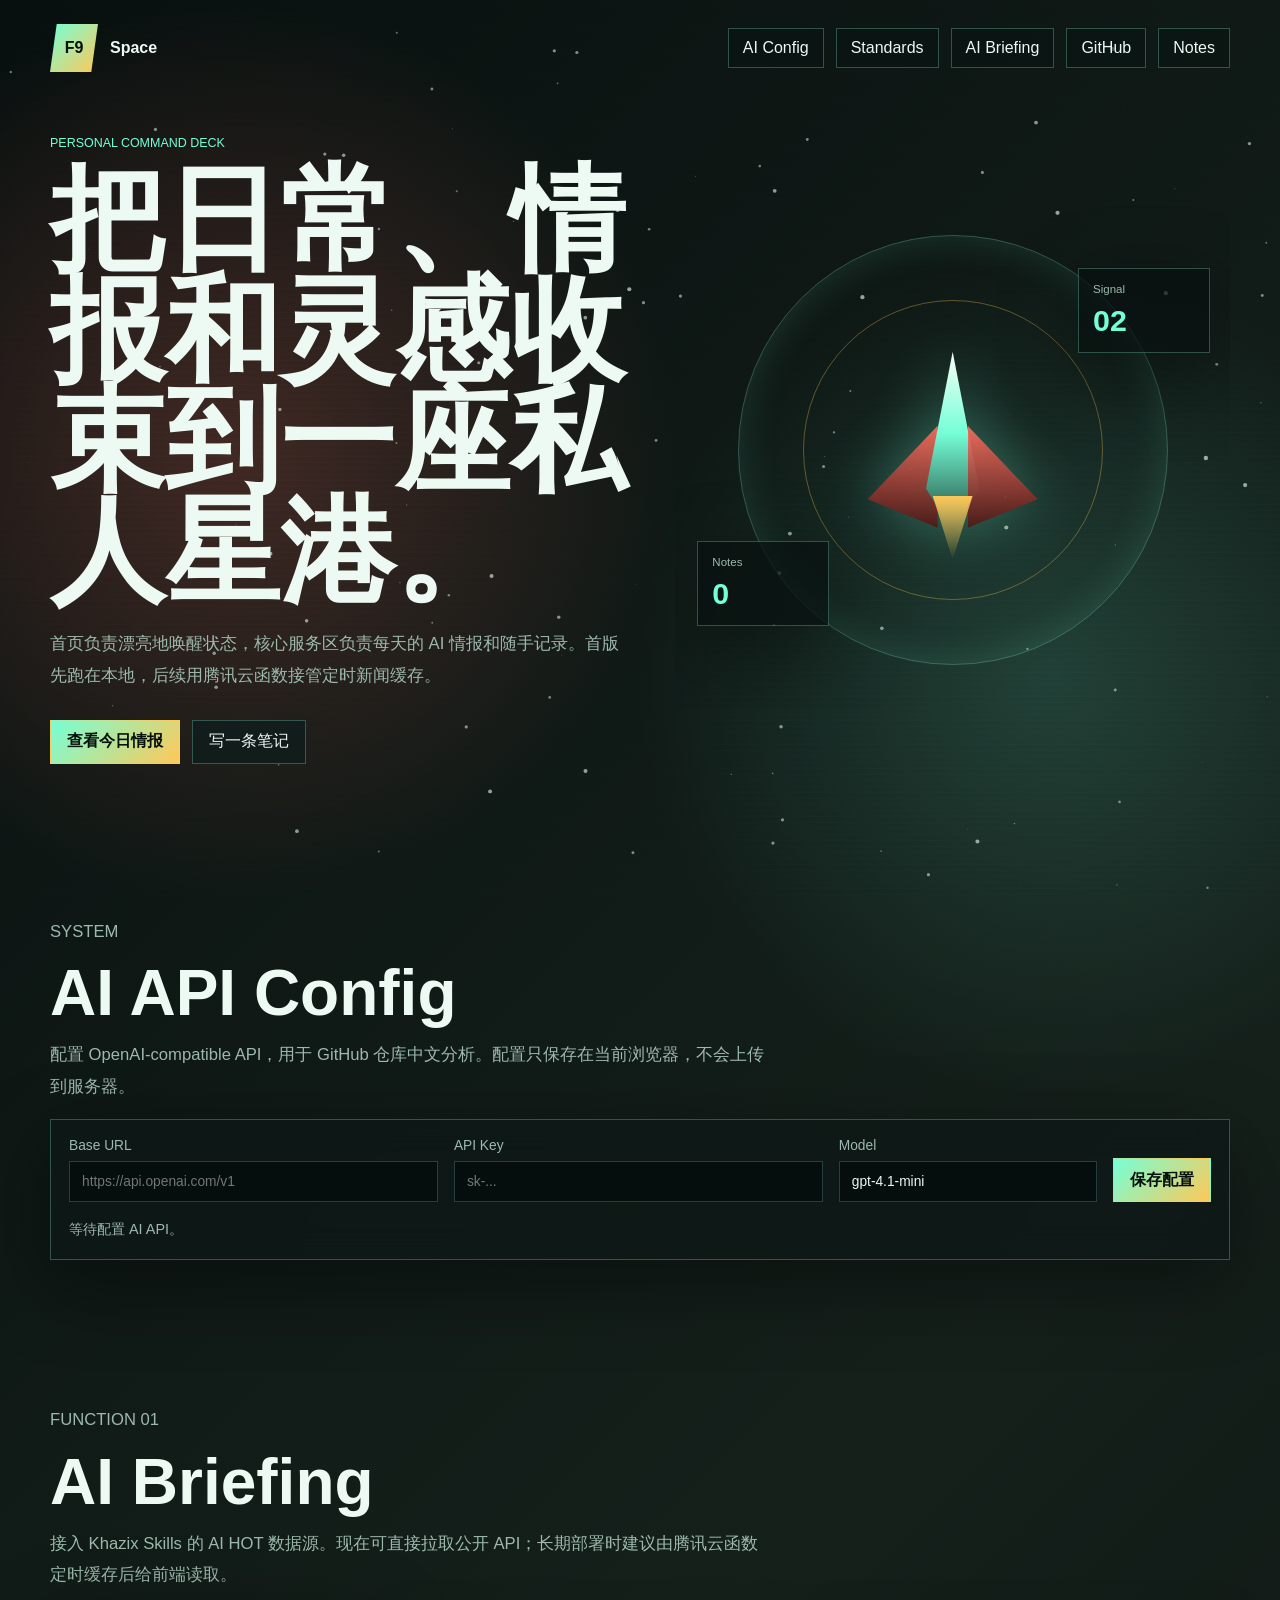
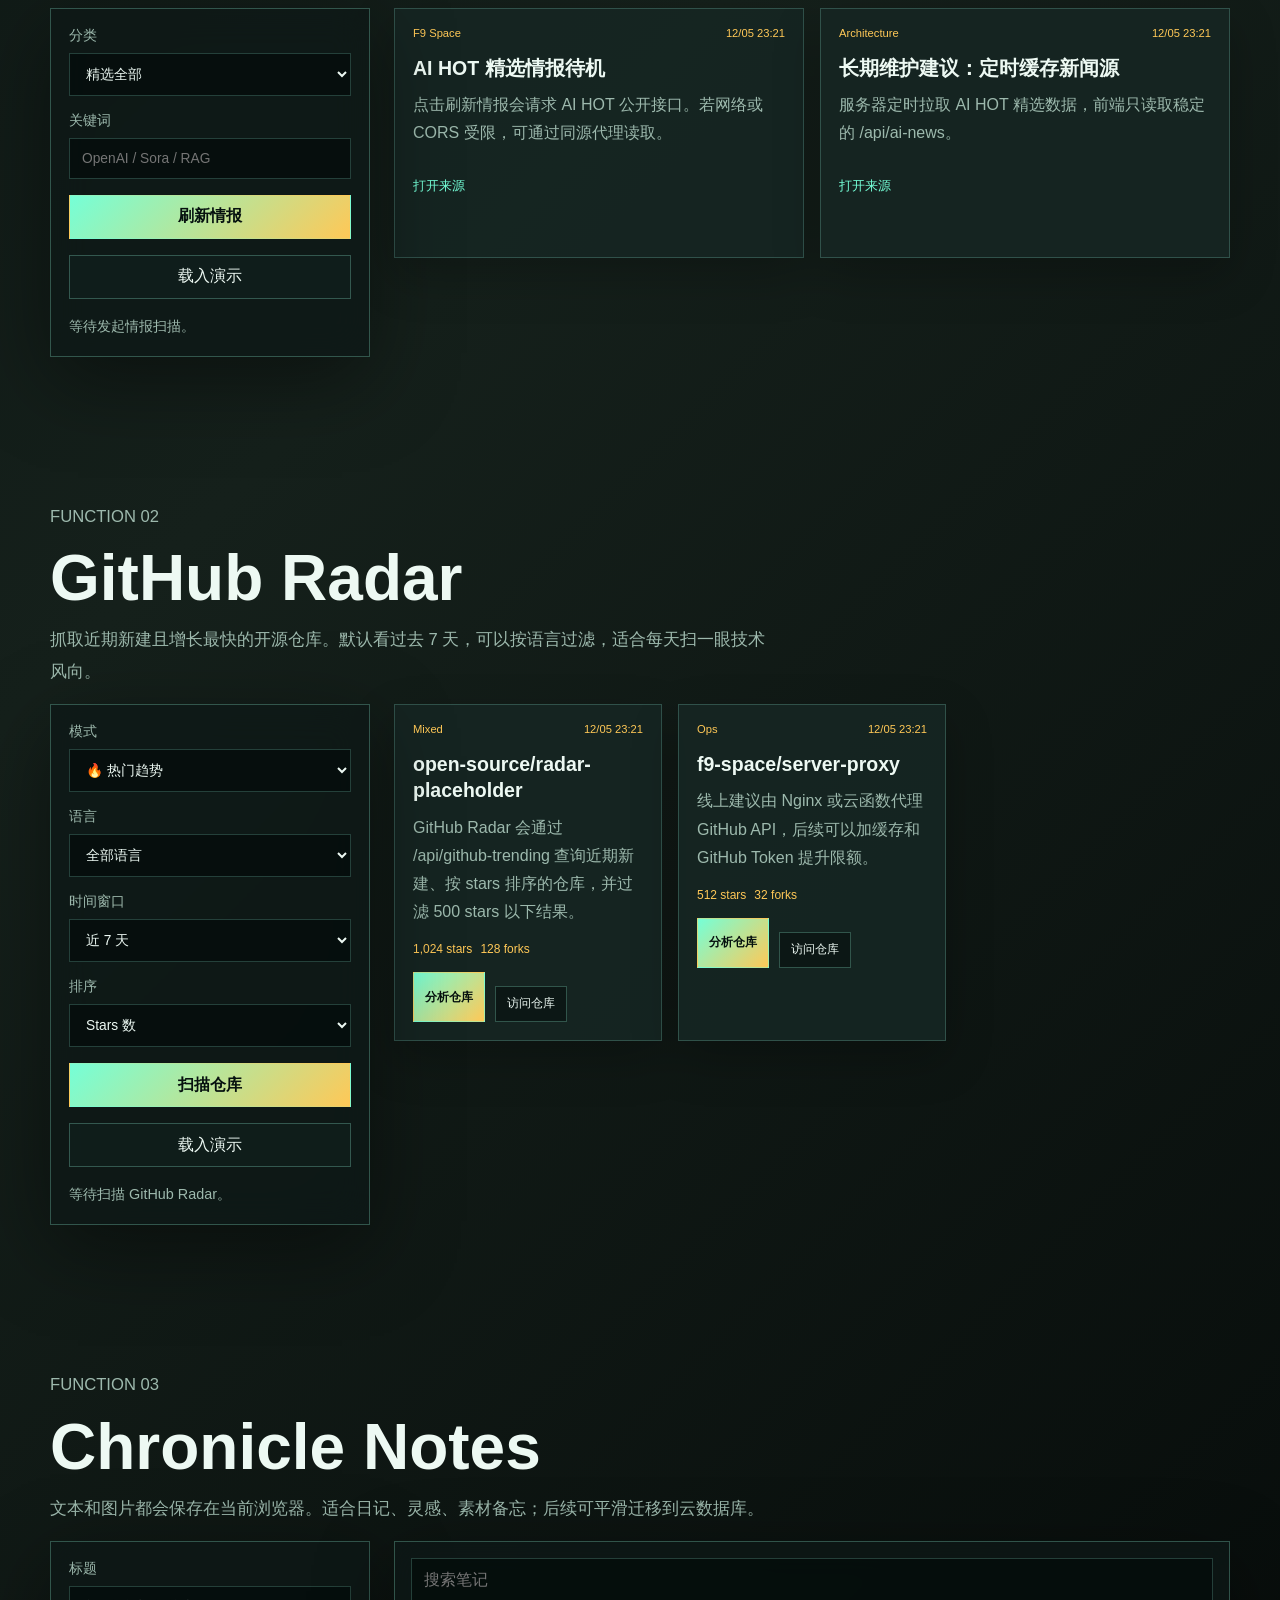
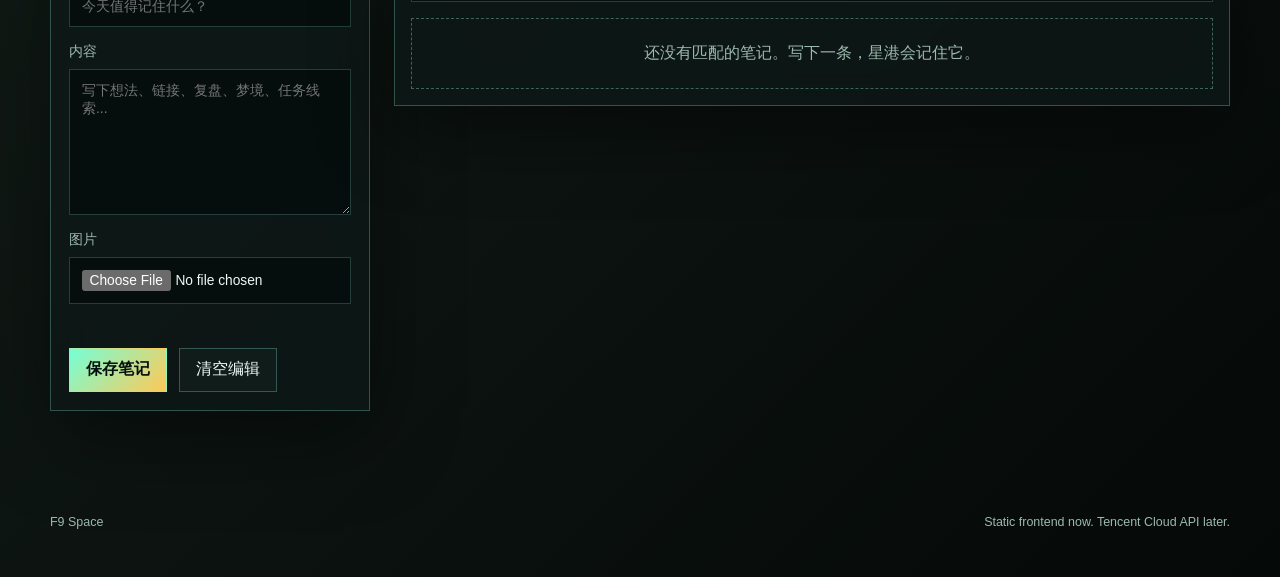
==== commit dddfefa5: "Use Genshin font stack" ====
--- a/index.html
+++ b/index.html
@@ -4,9 +4,6 @@
   <meta charset="utf-8">
   <meta name="viewport" content="width=device-width, initial-scale=1">
   <title>F9 Space | Personal Command Deck</title>
-  <link rel="preconnect" href="https://fonts.googleapis.com">
-  <link rel="preconnect" href="https://fonts.gstatic.com" crossorigin>
-  <link href="https://fonts.googleapis.com/css2?family=Manrope:wght@500;700;800&display=swap" rel="stylesheet">
   <link rel="stylesheet" href="assets/styles.css?v=20260526-github-radar">
 </head>
 <body>
--- a/assets/styles.css
+++ b/assets/styles.css
@@ -11,8 +11,8 @@
   --coral: #ff6f61;
   --ink: #06110f;
   --shadow: 0 24px 80px rgba(0, 0, 0, 0.42);
-  --font-display: "Manrope", "Segoe UI", "PingFang SC", "Microsoft YaHei", sans-serif;
-  --font-body: "Segoe UI", "PingFang SC", "Microsoft YaHei", "Noto Sans CJK SC", sans-serif;
+  --font-display: "SDK_SC_Web", "Genshin Impact", "HYWenHei 85W", "HYWenHei-85W", "Hanyi WenHei 85W", "PingFang SC", "Microsoft YaHei", sans-serif;
+  --font-body: "SDK_SC_Web", "Genshin Impact", "HYWenHei 65W", "HYWenHei-65W", "Hanyi WenHei 65W", "PingFang SC", "Microsoft YaHei", sans-serif;
 }
 
 * {
